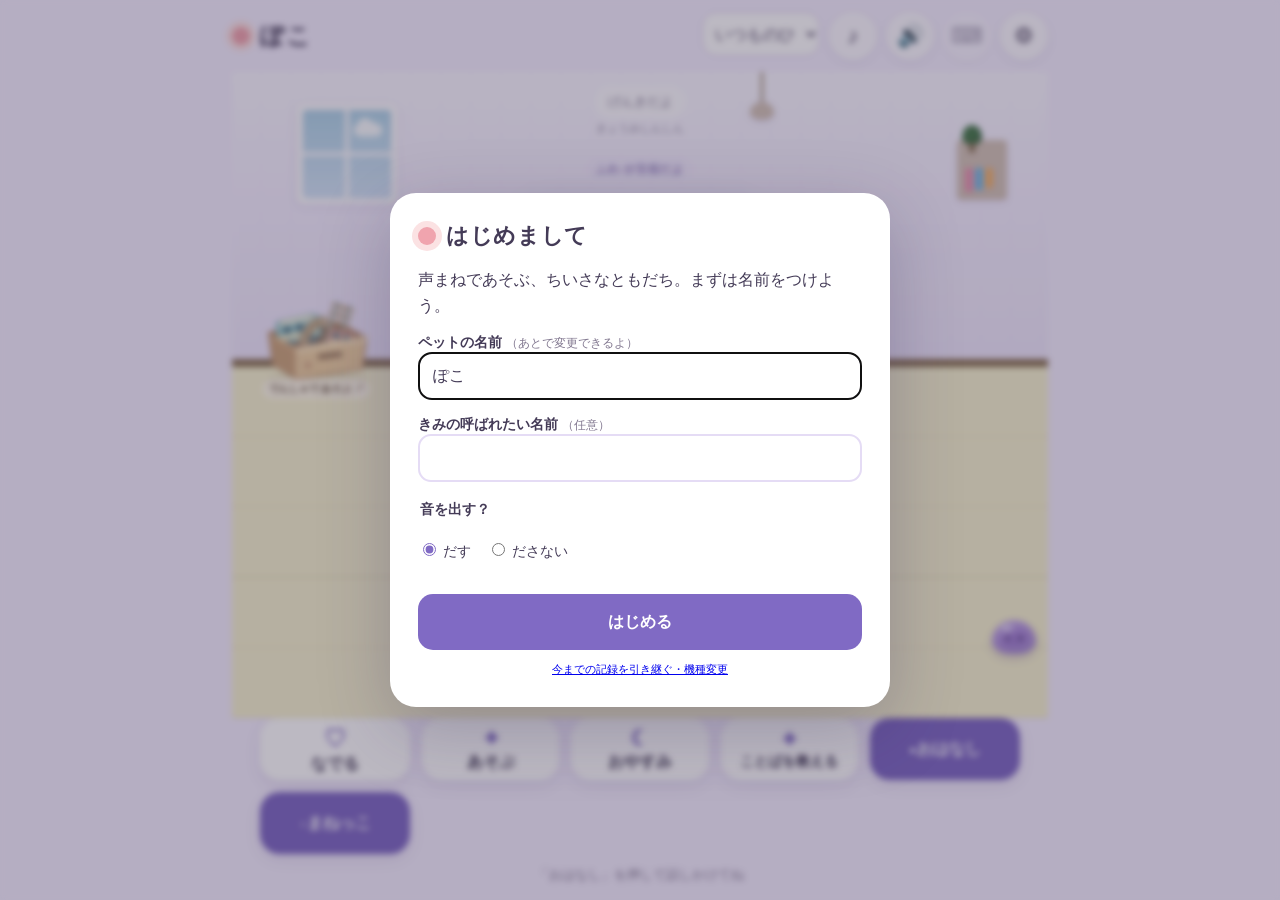
==== index.html @ 22578f78 "リズム演奏に全曲の伴奏モードを追加" ====
<!doctype html>
<html lang="ja">
<head>
  <meta charset="utf-8">
  <meta name="viewport" content="width=device-width,initial-scale=1,viewport-fit=cover">
  <meta name="theme-color" content="#f5efff">
  <meta name="description" content="あなたの声を、ぽこ・ふわがかわいくまねっこ。なでたり、ごはんをあげたりして遊べる、ダウンロード不要の無料ペットゲームです。スマホ・タブレットのブラウザで楽しめます。">
  <link rel="canonical" href="https://pokofuwa.jr-genius.jp/">
  <meta property="og:type" content="website">
  <meta property="og:locale" content="ja_JP">
  <meta property="og:site_name" content="ちいさなともだち">
  <meta property="og:title" content="声まねするペットゲーム｜ちいさなともだち「ぽこ・ふわ」">
  <meta property="og:description" content="ぽこ・ふわと声まねやお世話で遊ぼう。スマホ・タブレットのブラウザで遊べる、ダウンロード不要の無料ペットゲーム。">
  <meta property="og:url" content="https://pokofuwa.jr-genius.jp/">
  <link rel="manifest" href="manifest.webmanifest">
  <link rel="icon" href="icons/poko.svg" type="image/svg+xml">
  <link rel="stylesheet" href="styles.css?v=accompaniment-106">
  <title>声まねするペットゲーム｜ちいさなともだち「ぽこ・ふわ」</title>
  <script type="application/ld+json">{"@context":"https://schema.org","@type":"WebSite","name":"ちいさなともだち","alternateName":"ぽこ・ふわ","url":"https://pokofuwa.jr-genius.jp/","inLanguage":"ja"}</script>
</head>
<body>
  <main id="app" class="app-shell" aria-live="polite">
    <header class="topbar">
      <div class="brand"><span class="brand-dot" aria-hidden="true"></span><span id="pet-name-label">ぽこ</span></div>
      <div class="top-actions">
        <label class="profile-switch"><span class="sr-only">いっしょにいるひと</span><select id="profile-select" aria-label="いっしょにいるひと"></select></label>
        <button id="music-open" class="icon-button" type="button" aria-label="おんがく" aria-pressed="false">♪</button>
        <button id="sound-toggle" class="icon-button" type="button" aria-label="音をオンにする" aria-pressed="true">🔊</button>
        <button id="keyboard-toggle" class="icon-button" type="button" aria-label="文字入力を開く" aria-pressed="false">⌨</button>
        <button id="parent-open" class="icon-button" type="button" aria-label="保護者設定を開く">⚙</button>
      </div>
    </header>

    <section class="pet-stage" aria-label="ペット">
      <div class="room" aria-hidden="true" data-timeofday="day">
        <div class="room-wall">
          <div class="room-window" id="trouble-window" tabindex="0" role="button" aria-label="まど">
            <div class="window-sky"></div>
            <div class="window-frame"></div>
            <div class="window-mullion-vertical"></div>
            <div class="window-mullion-horizontal"></div>
            <div class="window-cloud" aria-hidden="true"></div>
            <div class="window-stars" aria-hidden="true"></div>
            <div class="window-moon" aria-hidden="true"></div>
          </div>
          <div class="room-shelf">
            <div class="shelf-plant" aria-hidden="true"></div>
            <div class="shelf-book book-1" aria-hidden="true"></div>
            <div class="shelf-book book-2" aria-hidden="true"></div>
            <div class="shelf-book book-3" aria-hidden="true"></div>
            <button id="trouble-ball" class="trouble-target" type="button" aria-label="ボール"></button>
          </div>
          <div id="photo-frame-wall" class="room-photo-frame" hidden></div>
        </div>
        <div class="room-floor">
          <div class="floor-baseboard"></div>
          <div class="floor-planks">
            <div class="floor-plank" aria-hidden="true"></div>
            <div class="floor-plank" aria-hidden="true"></div>
            <div class="floor-plank" aria-hidden="true"></div>
            <div class="floor-plank" aria-hidden="true"></div>
            <div class="floor-plank" aria-hidden="true"></div>
          </div>
          <div class="room-rug"></div>
          <button id="trouble-book" class="trouble-target" type="button" aria-label="おちたほん"></button>
          <button id="ritual-bowl" class="ritual-target" type="button" aria-label="ごはんのうつわ"></button>
          <div id="ritual-menu" class="ritual-menu"><button class="ritual-food" data-food="apple" type="button" aria-label="りんご">🍎</button><button class="ritual-food" data-food="onigiri" type="button" aria-label="おにぎり">🍙</button></div>
        </div>
        <div class="room-light" aria-hidden="true">
          <div class="light-cord"></div>
          <div class="light-shade"></div>
          <div class="light-glow"></div>
        </div>
      </div>
      <a id="train-toybox" class="train-toybox" href="https://junior-g-rail.j-kato.chatgpt.site/play/" target="_blank" rel="noopener noreferrer" aria-label="でんしゃのおもちゃで あそぶ（べつのタブでひらきます）" title="でんしゃで あそぶ">
        <svg viewBox="0 0 180 150" aria-hidden="true" focusable="false">
          <ellipse cx="91" cy="135" rx="75" ry="10" fill="#79694e" opacity=".13"/>
          <path d="m19 65 104-15 43 23-105 20z" fill="#bc9674" stroke="#b38b69" stroke-width="2" stroke-linejoin="round"/>
          <path d="m24 67 98-12 36 19-98 14z" fill="#94735e"/>
          <g transform="translate(101 19) rotate(17 17 40)" stroke-linecap="round">
            <path d="M5 7h29M5 19h29M5 31h29M5 43h29M5 55h29M5 67h29" stroke="#c2a782" stroke-width="6"/>
            <path d="M10 2v74M29 2v74" stroke="#8e9d9b" stroke-width="4"/>
            <path d="M11 2v74M30 2v74" stroke="#dbe4dc" stroke-width="1.5"/>
          </g>
          <g transform="translate(32 35) rotate(-12 29 28)">
            <rect x="0" y="8" width="65" height="36" rx="9" fill="#aad6d4" stroke="#689fa6" stroke-width="2"/>
            <path d="M4 34h57" stroke="#f3ebc7" stroke-width="7"/>
            <path d="M8 8h43q9 0 10 8H6" fill="#eef0db"/>
            <rect x="9" y="18" width="13" height="11" rx="3" fill="#547e8e"/><rect x="28" y="18" width="13" height="11" rx="3" fill="#547e8e"/><path d="M47 18h8l3 11H47z" fill="#547e8e"/>
            <circle cx="14" cy="45" r="6" fill="#657b80"/><circle cx="51" cy="45" r="6" fill="#657b80"/><circle cx="14" cy="45" r="2" fill="#d5e0d9"/><circle cx="51" cy="45" r="2" fill="#d5e0d9"/>
          </g>
          <g transform="translate(108 62) rotate(13 17 14)"><rect width="38" height="26" rx="6" fill="#e9b2a0" stroke="#bb8e80" stroke-width="2"/><path d="M4 19h30" stroke="#f9eac4" stroke-width="5"/><rect x="6" y="5" width="10" height="9" rx="2" fill="#638690"/><rect x="22" y="5" width="10" height="9" rx="2" fill="#638690"/></g>
          <path d="M69 82q11-35 36-34" fill="none" stroke="#d3b38b" stroke-width="16"/>
          <path d="M65 80q12-40 40-37M76 83q7-27 29-29" fill="none" stroke="#9aada9" stroke-width="3"/>
          <path d="m72 67 10 5m-4-16 9 7m0-15 7 8" stroke="#aa8c69" stroke-width="3"/>
          <path d="m19 65 42 24v46l-36-21z" fill="#cda77e" stroke="#b38b69" stroke-width="2" stroke-linejoin="round"/>
          <path d="m61 89 105-16-6 47-99 15z" fill="#edd0a3" stroke="#b38b69" stroke-width="2" stroke-linejoin="round"/>
          <path d="m61 89 105-16M61 94l103-16" stroke="#f9e4bf" stroke-width="4" stroke-linecap="round"/>
          <path d="m26 70 35 20v43" fill="none" stroke="#f2d6ad" stroke-width="3"/>
          <path d="m96 102 30-4" stroke="#b49170" stroke-width="8" stroke-linecap="round"/><path d="m96 101 30-4" stroke="#8f735d" stroke-width="4" stroke-linecap="round"/>
          <path d="m29 91 24 13m-22-1 22 12m16 5 19-3m52-8 17-3" stroke="#bf9a72" stroke-width="1.5" opacity=".5" stroke-linecap="round"/>
          <path d="m77 107 2 4 5-1-3 4 2 4-5-1-3 3v-5l-4-2 5-2z" fill="#c59379" opacity=".8"/>
        </svg>
        <span class="train-toybox-label">でんしゃで あそぶ ↗</span>
      </a>
      <div id="ritual-dim" aria-hidden="true"></div>
      <div id="status-pill" class="status-pill">げんきだよ</div>
      <div id="inner-state" class="inner-state" aria-live="polite"></div>
      <p id="companion-moment" class="companion-moment" role="status" aria-live="polite" hidden></p>
      <div id="bubble" class="bubble" role="status">こんにちは。あえたね</div>
      <div id="recognized-text" class="recognized-text" role="status" aria-live="polite" hidden></div>
      <div id="question-candidates" class="question-candidates" role="group" aria-label="答えの候補" hidden></div>
      <div id="two-pet-status" class="two-pet-status" aria-live="polite" hidden></div>
      <div class="pets-row" aria-label="2匹のペット">
        <div class="pet-slot" data-pet-id="pet-1"><p id="pet-1-name" class="pet-name">ぽこ</p><div id="pet-1-bubble" class="pet-bubble" role="status" aria-live="polite" hidden></div><div id="pet" class="pet" data-state="normal" role="img" aria-label="ぽこがこちらを見ている"><div class="pet-shadow" aria-hidden="true"></div><div class="pet-body"><div class="ear ear-left"></div><div class="ear ear-right"></div><div class="face"><div class="eye eye-left"><i></i></div><div class="eye eye-right"><i></i></div><div class="cheek cheek-left"></div><div class="cheek cheek-right"></div><div class="mouth"><i class="cat-open" aria-hidden="true"></i><i class="cat-nose" aria-hidden="true"></i></div></div><div class="belly" aria-hidden="true"></div><div class="paw paw-left" aria-hidden="true"></div><div class="paw paw-right" aria-hidden="true"></div><i class="trouble-leaf" id="trouble-leaf-1" aria-hidden="true"></i></div></div></div>
        <div id="pet-2-slot" class="pet-slot pet-slot-2" data-pet-id="pet-2" hidden><p id="pet-2-name" class="pet-name">ふわ</p><div id="pet-2-bubble" class="pet-bubble" role="status" aria-live="polite" hidden></div><div id="pet-2" class="pet pet-2" data-state="normal" role="img" aria-label="ふわがこちらを見ている"><div class="pet-shadow" aria-hidden="true"></div><div class="pet-body"><div class="ear ear-left"></div><div class="ear ear-right"></div><div class="face"><div class="eye eye-left"><i></i></div><div class="eye eye-right"><i></i></div><div class="cheek cheek-left"></div><div class="cheek cheek-right"></div><div class="mouth"><i class="cat-open" aria-hidden="true"></i><i class="cat-nose" aria-hidden="true"></i></div></div><div class="belly" aria-hidden="true"></div><div class="paw paw-left" aria-hidden="true"></div><div class="paw paw-right" aria-hidden="true"></div><i class="trouble-leaf" id="trouble-leaf-2" aria-hidden="true"></i></div></div></div>
      </div>
      <div id="newborn-box" class="inline-edit" hidden>
        <label for="newborn-input">なまえを つけてね</label>
        <input id="newborn-input" maxlength="12" autocomplete="off">
        <div class="inline-actions"><button id="newborn-save" class="small-button" type="button">きめた</button></div>
      </div>
      <div id="puni" class="puni" data-front="false" role="img" aria-label="ぷにがふわふわしている" tabindex="0"><div class="puni-body" aria-hidden="true"><i class="puni-shine"></i><i class="puni-eye puni-eye-left"></i><i class="puni-eye puni-eye-right"></i><span class="puni-mouth"></span></div><p class="puni-name" aria-hidden="true">ぷに</p></div>
      <p id="welcome-note" class="welcome-note">さわってみてね</p>
      <p id="today-memory" class="today-memory" hidden></p>
      <p id="week-today" class="today-memory" hidden></p>
      <div id="word-seeds" class="word-seeds" aria-label="ことばのたね" aria-live="polite"></div>
      <section id="voice-record-panel" class="voice-record-panel" hidden aria-live="polite"><p id="voice-record-status">ことばの声も覚えられるよ</p><button id="voice-record-button" class="small-button" type="button">このことばの声も覚える（2秒）</button></section>
    </section>

    <section id="main-controls" class="controls" aria-label="お世話と会話">
      <button class="care-button" data-action="stroke" type="button"><span aria-hidden="true">♡</span>なでる</button>
      <button class="care-button" data-action="play" type="button"><span aria-hidden="true">✦</span>あそぶ</button>
      <button class="care-button" data-action="sleep" type="button"><span aria-hidden="true">☾</span>おやすみ</button>
      <button id="teach-word-button" class="care-button teach-word-button" type="button"><span aria-hidden="true">✦</span>ことばを教える</button>
      <button id="talk-button" class="talk-button" type="button"><span aria-hidden="true">●</span>おはなし</button>
      <button id="echo-button" class="talk-button echo-button" type="button" hidden><span aria-hidden="true">○</span>まねっこ</button>
    </section>
    <section id="echo-session-panel" class="echo-session-panel" hidden aria-live="polite">
      <p>まねっこ あそび</p>
      <p id="echo-session-message">おしたときだけ きくよ</p>
    </section>
    <section id="echo-controls" class="echo-controls" aria-label="まねっこ遊びの操作" hidden>
      <button id="echo-press-button" class="echo-press-button" type="button">🎤 はなす</button>
      <p id="echo-live-status" class="echo-live-status" role="status" aria-live="polite" hidden>● いま きいてるよ</p>
      <button id="echo-stop-button" class="echo-stop-button" type="button">やめる</button>
    </section>
    <section id="text-entry" class="text-entry" hidden>
      <label class="sr-only" for="message-input">ペットへのことば</label>
      <input id="message-input" type="text" maxlength="50" autocomplete="off" placeholder="ことばを入力してね">
      <button id="send-button" class="send-button" type="button">送る</button>
    </section>
    <p id="input-hint" class="input-hint">「おはなし」を押して話しかけてね</p>
  </main>

  <dialog id="setup-dialog" class="dialog setup-dialog">
    <form id="setup-form" method="dialog">
      <div class="dialog-head"><span class="brand-dot" aria-hidden="true"></span><h1>はじめまして</h1></div>
      <p>声まねであそぶ、ちいさなともだち。まずは名前をつけよう。</p>
      <label for="setup-pet-name">ペットの名前 <span class="optional">（あとで変更できるよ）</span></label>
      <input id="setup-pet-name" maxlength="12" value="ぽこ" autocomplete="off">
      <label for="setup-child-name">きみの呼ばれたい名前 <span class="optional">（任意）</span></label>
      <input id="setup-child-name" maxlength="12" autocomplete="off">
      <fieldset><legend>音を出す？</legend><label class="choice"><input name="setup-sound" type="radio" value="on" checked> だす</label><label class="choice"><input name="setup-sound" type="radio" value="off"> ださない</label></fieldset>
      <button class="primary-button" type="submit">はじめる</button>
      <p class="version-note"><a href="transfer.html">今までの記録を引き継ぐ・機種変更</a></p>
    </form>
  </dialog>

  <dialog id="play-menu-dialog" class="dialog play-menu-dialog" aria-labelledby="play-menu-title">
    <form method="dialog"><div class="dialog-head"><h2 id="play-menu-title">あそびをえらぶ</h2><button id="play-menu-close" class="close-button" value="close" aria-label="閉じる">×</button></div><div class="play-cards"><button id="play-light-button" class="play-card" type="button"><strong>ぷにをつかまえる</strong><span>ぷにをタップする遊び</span></button><button id="play-echo-button" class="play-card" type="button"><strong>まねっこ</strong><span>ことばを、その場でまねする遊び</span></button><button id="play-photo-button" class="play-card" type="button" hidden><strong>しゃしんたて</strong><span>とったしゃしんを、かべにかざる遊び</span></button><button id="play-radio-button" class="play-card" type="button" hidden><strong>ろくおん</strong><span>じぶんの こえや えんそうを のこして きく遊び</span></button></div></form>
  </dialog>
  <dialog id="echo-pet-dialog" class="dialog play-menu-dialog" aria-labelledby="echo-pet-title">
    <form method="dialog"><div class="dialog-head"><h2 id="echo-pet-title">まねする子をえらぶ</h2><button id="echo-pet-back" class="close-button" type="button" aria-label="あそび選びへ戻る">‹</button></div><p id="echo-pet-note" class="memory-summary"></p><div class="play-cards"><button id="echo-pet-1-button" class="play-card pink-card" type="button"><strong id="echo-pet-1-name">ピンク</strong><span>たかくて はやい こえ</span></button><button id="echo-pet-2-button" class="play-card blue-card" type="button"><strong id="echo-pet-2-name">青</strong><span>ひくくて ゆっくりな こえ</span></button><button id="echo-pet-both-button" class="play-card" type="button"><strong id="echo-pet-both-name">2ひきで</strong><span>こうたいで まねっこ</span></button></div></form>
  </dialog>

  <dialog id="radio-dialog" class="dialog radio-dialog" aria-labelledby="radio-title">
    <form method="dialog">
      <div class="dialog-head"><h2 id="radio-title">ラジカセくん</h2><button id="radio-close" class="close-button" value="close" aria-label="閉じる">×</button></div>
      <div class="radio-body">
        <div id="radio-face" class="radio-face" role="img" aria-label="ラジカセくん"></div>
        <p id="radio-wait" class="radio-wait" aria-hidden="true">⏳</p>
        <div id="radio-timer" class="radio-timer" hidden>
          <svg class="radio-timer-ring" viewBox="0 0 64 64" aria-hidden="true"><circle class="radio-timer-track" cx="32" cy="32" r="26"></circle><circle id="radio-timer-arc" class="radio-timer-arc" cx="32" cy="32" r="26"></circle></svg>
          <p id="radio-remaining" class="radio-remaining">30</p>
        </div>
        <p id="radio-message" class="memory-summary" role="status" aria-live="polite">ろくおんしてあそんでね</p>
        <button id="radio-record-button" class="radio-record-button" type="button" aria-label="ろくおん">●</button>
        <div class="radio-plays">
          <button id="radio-play-normal" class="small-button radio-play-button" type="button" disabled aria-label="ふつうの こえ"><span class="radio-play-art" aria-hidden="true"></span><span class="radio-play-caption">ふつう</span></button>
          <button id="radio-play-poko" class="small-button radio-play-button" type="button" disabled aria-label="ぽこの こえ"><span class="mini-pet-wrap" aria-hidden="true"><div class="pet mini-pet" id="radio-poko-face" data-state="normal"><div class="pet-body"><div class="ear ear-left"></div><div class="ear ear-right"></div><div class="face"><div class="eye eye-left"><i></i></div><div class="eye eye-right"><i></i></div><div class="cheek cheek-left"></div><div class="cheek cheek-right"></div><div class="mouth"><i class="cat-open"></i><i class="cat-nose"></i></div></div><div class="belly"></div><div class="paw paw-left"></div><div class="paw paw-right"></div></div></div></span><span class="radio-play-caption">ぽこ</span></button>
          <button id="radio-play-fuwa" class="small-button radio-play-button" type="button" disabled aria-label="ふわの こえ"><span class="mini-pet-wrap" aria-hidden="true"><div class="pet mini-pet pet-2" id="radio-fuwa-face" data-state="normal"><div class="pet-body"><div class="ear ear-left"></div><div class="ear ear-right"></div><div class="face"><div class="eye eye-left"><i></i></div><div class="eye eye-right"><i></i></div><div class="cheek cheek-left"></div><div class="cheek cheek-right"></div><div class="mouth"><i class="cat-open"></i><i class="cat-nose"></i></div></div><div class="belly"></div><div class="paw paw-left"></div><div class="paw paw-right"></div></div></div></span><span class="radio-play-caption">ふわ</span></button>
        </div>
      </div>
    </form>
  </dialog>

  <!-- おんがく（v1：きく／v2：おぼえる）。きくのカードは既存のまま。 -->
  <dialog id="music-dialog" class="dialog music-dialog" aria-labelledby="music-title">
    <form method="dialog">
      <div class="dialog-head"><h2 id="music-title">おんがく</h2><div class="music-record-tools"><button id="music-record-button" class="music-record-button" type="button" disabled>● ラジカセに ろくおん</button></div><button id="music-close" class="close-button" value="close" aria-label="閉じる">×</button></div>
      <div class="music-mode-tabs" role="tablist" aria-label="おんがくのあそびかた"><button id="music-rhythm-mode" class="music-mode-tab" type="button" role="tab" aria-selected="true">リズム</button><button id="music-listen-mode" class="music-mode-tab" type="button" role="tab" aria-selected="false">きく</button><button id="music-learn-mode" class="music-mode-tab" type="button" role="tab" aria-selected="false">おぼえる</button></div>
      <div class="music-record-status-row"><p id="music-record-message" class="music-record-status" role="status" aria-live="polite">30秒まで。前のろくおんと入れかわるよ</p><span id="music-record-remaining" class="music-record-remaining" hidden></span></div>
      <section id="music-learn-panel" aria-label="おぼえる" hidden><p class="music-mute-hint music-learning-mute-hint" aria-hidden="true">🔇 音がオフだよ</p><div id="music-learning-root"></div></section>
      <section id="music-listen-panel" aria-label="きく" hidden><div id="music-cards" class="music-cards" aria-label="曲をえらぶ"></div><p id="music-mute-hint" class="music-mute-hint" aria-hidden="true">🔇</p><button id="music-stop" class="music-stop" type="button" aria-label="とめる">■</button></section>
      <section id="music-rhythm-panel" aria-label="リズム"><div id="music-rhythm-root"></div><div class="music-auto-video-bar"><label><input id="music-auto-video" type="checkbox" checked> 自動録画</label><p id="music-video-status" role="status">高得点の2件を自動更新。声やカメラは録りません</p><button id="music-videos-open" class="small-button" type="button">ベスト動画を見る</button></div></section>
    </form>
  </dialog>



  <dialog id="music-videos-dialog" class="dialog music-videos-dialog" aria-labelledby="music-videos-title">
    <form method="dialog"><div class="dialog-head"><h2 id="music-videos-title">ベスト動画</h2><button class="close-button" value="close" aria-label="動画一覧を閉じる">×</button></div></form>
    <p class="music-video-description">全曲共通の上位2件。同点は新しい演奏に入れかわるよ。気に入ったら「動画を保存」で端末に残してね。</p>
    <div id="music-videos-list"></div>
    <p class="music-video-description">このブラウザだけに保存しています。機種変更の前は動画を別に保存してね。引き継ぎファイルには入りません。</p>
  </dialog>

  <dialog id="mic-gate" class="mic-gate" aria-labelledby="mic-gate-title">
    <p id="mic-gate-title" class="sr-only">マイクの許可</p>
    <div class="mic-gate-inner mic-gate-ask">
      <div class="mic-gate-art" aria-hidden="true">
        <span class="mic-gate-radio-art"></span>
        <span class="mini-pet-wrap"><div class="pet mini-pet" id="mic-gate-pet" data-state="normal"><div class="pet-body"><div class="ear ear-left"></div><div class="ear ear-right"></div><div class="face"><div class="eye eye-left"><i></i></div><div class="eye eye-right"><i></i></div><div class="cheek cheek-left"></div><div class="cheek cheek-right"></div><div class="mouth"><i class="cat-open"></i><i class="cat-nose"></i></div></div><div class="belly"></div><div class="paw paw-left"></div><div class="paw paw-right"></div></div></div></span>
      </div>
      <p class="mic-gate-family" aria-hidden="true">👨‍👩‍👧</p>
      <button id="mic-gate-ok" class="mic-gate-ok" type="button" aria-label="おうちのひとと いっしょに おす">👍</button>
      <p class="mic-gate-note">マイクをはじめて使うときは、おうちのひとと いっしょに 👍 を押して、あとの「許可」も おうちのひとがおしてね</p>
    </div>
    <div class="mic-gate-inner mic-gate-denied">
      <p class="mic-gate-denied-art" aria-hidden="true">🎤<span>🚫</span></p>
      <p class="mic-gate-note">マイクがブロックされています。ブラウザの設定 → サイトの設定 → マイク で、このサイトを「許可」にしてください</p>
      <button id="mic-gate-close" class="small-button mic-gate-close" type="button">とじる</button>
    </div>
  </dialog>

  <dialog id="photo-view-dialog" class="dialog photo-view-dialog" aria-labelledby="photo-view-title">
    <form method="dialog">
      <div class="dialog-head"><h2 id="photo-view-title">しゃしん</h2><button class="close-button" value="close" aria-label="閉じる">×</button></div>
      <div id="photo-view-body" class="photo-view-body"></div>
      <button id="photo-peel" class="danger-button photo-peel" type="button">はがす</button>
    </form>
  </dialog>

  <dialog id="parent-dialog" class="dialog parent-dialog">
    <form method="dialog" class="parent-form">
      <div class="dialog-head"><span class="brand-dot" aria-hidden="true"></span><h2>保護者設定</h2><button class="close-button" value="close" aria-label="閉じる">×</button></div>
      <p class="privacy-note">この試作品はこのブラウザだけで動きます。会話の履歴や映像は保存・送信しません。</p>
      <div class="settings-list">
        <label class="setting-row"><span>音声入力を使う</span><input id="speech-input-toggle" type="checkbox" checked><i class="switch" aria-hidden="true"></i></label>
        <label class="setting-row"><span>音声出力を使う</span><input id="speech-output-toggle" type="checkbox" checked><i class="switch" aria-hidden="true"></i></label>
        <label class="setting-row"><span>音モード</span><select id="sound-mode-select" aria-label="音モード"><option value="auto">自動</option><option value="pet">ペット声だけ</option><option value="text">文字だけ</option></select></label>
        <label class="setting-row"><span>教えた声をこのブラウザに覚える</span><input id="voice-memory-toggle" type="checkbox"><i class="switch" aria-hidden="true"></i></label><p class="memory-summary">おとなと一緒に使う機能。オフにすると録音・再生を止めます。声は「声の記憶だけ消す」から消せます。このブラウザと同じ公開URLだけに保存されます。</p>
        <label class="setting-row"><span>まねっこ遊びを使う</span><input id="echo-mode-toggle" type="checkbox"><i class="switch" aria-hidden="true"></i></label><p class="memory-summary">話した声を最大5秒だけ、その場で高くして返します。保存・送信せず、内容は理解しません。</p>
        <label class="setting-row"><span>困りごとを起こす</span><input id="trouble-toggle" type="checkbox"><i class="switch" aria-hidden="true"></i></label>
        <label class="setting-row"><span>朝と夜の儀式</span><input id="ritual-toggle" type="checkbox" checked><i class="switch" aria-hidden="true"></i></label><p class="memory-summary">きょう：<span id="ritual-today">—</span>／ぜんぶできた日：<span id="ritual-streak">0</span></p>
        <p class="memory-summary">こんしゅうの すきなもの：<span id="meal-pref-favorite">りんご</span>／当たった日 <span id="meal-pref-hits">0</span></p>
        <label class="setting-row"><span>しばらく来ないと すねる</span><input id="sulk-toggle" type="checkbox" checked><i class="switch" aria-hidden="true"></i></label>
        <p class="memory-summary">いまのようす：<span id="sulk-status">ふつう</span></p>
        <div class="setting-row" style="pointer-events:none"><span>助けた回数</span><span style="font-size:13px;color:var(--muted)">きょう <span id="trouble-count-today">0</span>回／これまで <span id="trouble-count-total">0</span>回</span></div>
        <label class="setting-row"><span>助けるとすこしずつ育つ</span><input id="growth-toggle" type="checkbox" checked><i class="switch" aria-hidden="true"></i></label>
        <p class="memory-summary">いまのようす：<span id="growth-stage-label">段階 0/4</span></p>
        <p class="memory-summary">いまのせだい：<span id="generation-label">1代目・あかちゃん</span></p>
        <div class="voice-test"><button id="voice-test-button" class="small-button" type="button">声をテスト</button><p>ポン音→ペット声→いま主役の声</p><p id="voice-test-status" class="voice-test-status" role="status" aria-live="polite">まだテストしていません</p></div>
        <section class="voice-tuning" aria-label="まねっこ声づくり"><h3>まねっこ声づくり</h3><label>調整する子 <select id="tuning-pet-select"><option value="pet-1">ピンク</option><option value="pet-2">青</option></select></label><p>この文を、少しゆっくり言ってください</p><p class="tuning-phrase">こんにちは。きょうも会えて、うれしいな</p><button id="tuning-record-button" class="small-button" type="button" aria-describedby="tuning-status" disabled>録音する（最大6秒）</button><button id="tuning-stop-button" class="danger-button" type="button" hidden>ここで止める</button><p id="tuning-status" class="memory-summary" role="status" aria-live="polite">上の「教えた声をこのブラウザに覚える」をオンにしてください</p><div id="tuning-controls" hidden><label>高さ <output id="tuning-pitch-value">230%</output><input id="tuning-pitch" type="range" min="55" max="350" value="230"></label><label>加工方式 <select id="tuning-timing-mode"><option value="preserve">おすすめ（高さと速さを別々に変える）</option><option value="fast">軽量（高さと速さが連動）</option></select></label><p id="tuning-timing-note">高さと速さを別々に変えます。ゆっくりでも高い声のままです</p><label>速さ <output id="tuning-speed-value">111%</output><input id="tuning-speed" type="range" min="70" max="140" value="111"></label><label>二重声 <output id="tuning-double-value">0%</output><input id="tuning-double" type="range" min="0" max="36" value="0"></label><label>明るさ <output id="tuning-brightness-value">70</output><input id="tuning-brightness" type="range" min="0" max="100" value="70"></label><button id="tuning-play-button" class="small-button" type="button">加工した声を聞く</button><button id="tuning-reset-button" class="small-button" type="button">おすすめに戻す</button></div></section>
        <label class="setting-row"><span>カメラ確認を使う</span><input id="camera-toggle" type="checkbox"><i class="switch" aria-hidden="true"></i></label>
        <label class="setting-row"><span>写真立てを使う</span><input id="photo-frame-toggle" type="checkbox"><i class="switch" aria-hidden="true"></i></label><p class="memory-summary">撮った写真はこの端末にだけ残ります。保存・送信・解析の設定は変わりません。</p>
        <label class="setting-row"><span>ろくおんあそびを使う</span><input id="radio-toggle" type="checkbox"><i class="switch" aria-hidden="true"></i></label><p class="memory-summary">子どもの声や演奏の録音を1つだけ、この端末に残します。30秒まで・外部送信なし・「記憶をすべて消す」で消せます。</p>
      </div>
      <div id="camera-box" class="camera-box" hidden><video id="camera-video" autoplay muted playsinline></video><p id="camera-message">カメラの映像は保存されません。</p><button id="camera-stop" class="small-button" type="button">カメラを止める</button></div>
      <p class="quiet-note">静音時間：20:30〜7:00（自動の音を出しません）</p>
      <div class="voice-test"><button id="voice-clear-button" class="danger-button" type="button">声の記憶だけ消す</button><p>2秒以内・このブラウザと同じ公開URLだけ・いつでも削除できます</p><p id="voice-memory-status" class="voice-test-status" role="status" aria-live="polite">声の記憶 0/20件</p></div>
      <div class="voice-test"><button id="photo-clear-button" class="danger-button" type="button">写真をぜんぶ消す</button><p>かべのしゃしんをぜんぶ消します。この端末の中だけ・いつでも消せます</p><p id="photo-count" class="voice-test-status" role="status" aria-live="polite">写真 0/6枚</p></div>
      <h3>いまの様子</h3>
      <div class="stats" aria-label="ペットの状態"><div><strong id="bond-value">10</strong><span>なかよし</span></div><div><strong id="energy-value">80</strong><span>げんき</span></div><div><strong id="mood-value">70</strong><span>きぶん</span></div></div><p id="bond-stage-label" class="memory-summary">はじめまして</p>
      <h3>今日の回数</h3><p id="daily-summary" class="memory-summary">会話 0・タッチ 0・遊び 0</p>
      <h3>性格の傾向</h3><p id="trait-summary" class="memory-summary">遊び好き</p>
      <h3>覚えていること</h3><p id="memory-summary" class="memory-summary">まだないよ</p>
      <h3>家族プロフィール</h3><div id="profile-list" class="profile-list" aria-live="polite"></div>
      <div class="inline-edit profile-add"><label for="profile-add-input">呼び名（8文字まで）</label><input id="profile-add-input" maxlength="8" autocomplete="off"><button id="profile-add" class="small-button" type="button">追加</button></div>
      <h3>覚えたことば</h3><div id="learned-words" class="learned-words" aria-live="polite"><p class="memory-summary">まだないよ</p></div>
      <div class="parent-actions"><button id="edit-name" class="small-button" type="button">名前を変更</button><button id="forget-button" class="danger-button" type="button">記憶をすべて消す</button></div>
      <div id="name-edit-box" class="inline-edit" hidden>
        <label for="name-edit-input">新しいペットの名前</label>
        <input id="name-edit-input" maxlength="12" autocomplete="off">
        <div class="inline-actions"><button id="name-save" class="small-button" type="button">保存</button><button id="name-cancel" class="small-button" type="button">キャンセル</button></div>
      </div>
      <div id="forget-confirm-box" class="inline-confirm" hidden>
        <p>名前や好きなものを、ぜんぶ忘れて初期状態に戻しますか？</p>
        <div class="inline-actions"><button id="forget-cancel" class="small-button" type="button">消さない</button><button id="forget-confirm" class="danger-button" type="button">本当に消す</button></div>
      </div>
      <div id="voice-clear-confirm-box" class="inline-confirm" hidden><p>声の記憶だけを、ぜんぶ消しますか？</p><div class="inline-actions"><button id="voice-clear-cancel" class="small-button" type="button">やめる</button><button id="voice-clear-confirm" class="danger-button" type="button">本当に消す</button></div></div>
      <div id="photo-clear-confirm-box" class="inline-confirm" hidden><p>かべの写真を、ぜんぶ消しますか？</p><div class="inline-actions"><button id="photo-clear-cancel" class="small-button" type="button">やめる</button><button id="photo-clear-confirm" class="danger-button" type="button">本当に消す</button></div></div>
      <p class="version-note">ちいさなともだち「ぽこ・ふわ」</p>
      <p id="old-address" hidden>新しい住所は <a href="https://pokofuwa.jr-genius.jp/">pokofuwa.jr-genius.jp</a> です。今までの記録は「引っ越し・機種変更」で保存してから、新しい住所で読み込めます。</p>
      <p><a href="transfer.html">引っ越し・機種変更（記録・声・写真を保存）</a></p>
      <details class="music-credits"><summary>このゲームについて</summary><p>ぽこ・ふわがあなたの声をまねする、無料のペットゲームです。なでる、ごはん、声まね、音楽の遊びを楽しめます。スマホ・タブレットのブラウザで、ダウンロードや会員登録なしで遊べます。</p><p>声まねにはマイクの許可が必要です。育てた記録や保存した録音・写真は、この端末のブラウザに保存されます。</p></details>
      <details class="music-credits"><summary>音楽の参考資料</summary><p>ちょうちょう：<a href="https://pianojuku.info/free-sheet-chouchou/" target="_blank" rel="noopener noreferrer">ピアノ塾</a><br>むすんでひらいて：<a href="https://kodomomusiq.com/score04-musunde/" target="_blank" rel="noopener noreferrer">こどもMusiQ♪</a></p><p>ロンドンばし：<a href="https://pianojuku.info/free-sheet-rondonbashi/" target="_blank" rel="noopener noreferrer">ピアノ塾</a>のハ長調版主旋律。メヌエット：<a href="https://www.mutopiaproject.org/cgibin/piece-info.cgi?id=75" target="_blank" rel="noopener noreferrer">Mutopia 75 / Allen Garvin</a>（Public Domain）。右手主旋律を各節1回、装飾音なしで演奏します。</p><p>アメイジング・グレイス：<a href="https://www.mutopiaproject.org/ftp/Traditional/amazing-mutopia/amazing-mutopia-a4.pdf" target="_blank" rel="noopener noreferrer">Breizh Partitions / Mutopia 1832</a>をもとに、装飾を省いて低い音域にした練習版です。本曲の派生音符データと音源は<a href="https://creativecommons.org/licenses/by-sa/3.0/" target="_blank" rel="noopener noreferrer">CC BY-SA 3.0</a>で提供します。</p><p>「伴奏あり」では、原曲の伴奏声部、または練習用に独自に付けた低音と和音を鳴らします。きらきら星・かっこう・ちょうちょう・よろこびのうた・むすんでひらいて・ロンドンばし・メヌエットの追加伴奏はCC0、グレイスの追加伴奏は上記CC BY-SA 3.0で提供します。メヌエットの伴奏は原譜の左手を再現したものではありません。</p><p>主旋律をもとに、練習用のピアノ音源を制作しています。学校の特定教材と同一の版とは限りません。</p></details>
    </form>
  </dialog>

  <section id="game-panel" class="game-panel" hidden aria-label="ぷにをつかまえる">
    <div class="game-card">
      <div class="game-head"><h2 id="game-title">ぷにをつかまえる</h2><span id="game-time">15</span></div>
      <p id="game-status" role="status" aria-live="polite">ぷにをおしてね</p>
      <div id="game-board" class="game-board"><button id="game-target" class="game-target" type="button" aria-label="ぷにをつかまえる"><span class="puni-body"><span class="puni-shine"></span><span class="puni-eye puni-eye-left"></span><span class="puni-eye puni-eye-right"></span></span></button></div>
      <div class="game-foot"><strong>つかまえた <span id="game-score">0</span></strong><button id="game-end" class="small-button" type="button">おわる</button></div>
    </div>
  </section>

  <section id="photo-session" class="photo-session" hidden aria-label="しゃしんをとる">
    <div class="photo-card">
      <div class="photo-head"><h2>しゃしんをとる</h2><button id="photo-cancel" class="close-button" type="button" aria-label="やめる">×</button></div>
      <p id="photo-message" role="status" aria-live="polite">うつしたいものを うつしてね</p>
      <div id="photo-view-slot" class="photo-view-slot"><video id="photo-video" autoplay muted playsinline></video></div>
      <div class="photo-actions"><button id="photo-capture" class="primary-button" type="button">● うつす</button><button id="photo-retry" class="small-button" type="button" hidden>とりなおす</button><button id="photo-keep" class="primary-button photo-keep" type="button" hidden>かざる</button></div>
    </div>
  </section>

  <div id="toast" class="toast" role="status" aria-live="polite"></div>
  <script src="brain.js?v=101" defer></script>
  <script src="room-background.js?v=101" defer></script>
  <script src="pet-life.js?v=101" defer></script>
  <script src="story-engine.js?v=101" defer></script>
  <script src="week-engine.js?v=101" defer></script>
  <script src="voice-memory.js?v=101" defer></script>
  <script src="photo-frame.js?v=101" defer></script>
  <script src="radio-recorder.js?v=101" defer></script>
    <script src="music-audio-bus.js?v=101" defer></script>
    <script src="music-recording.js?v=101" defer></script>
    <script src="music-score-data.js?v=songs-105" defer></script>
    <script src="music-player.js?v=songs-105" defer></script>
    <script src="music-tablet.js?v=songs-105" defer></script>
    <script src="music-instruments.js?v=instruments-102" defer></script>
    <script src="music-learning.js?v=instruments-102" defer></script>
    <script src="music-accompaniment-data.js?v=accompaniment-106" defer></script>
    <script src="music-accompaniment.js?v=accompaniment-106" defer></script>
    <script src="music-rhythm.js?v=accompaniment-106" defer></script>
    <script src="companion-scenes.js?v=101" defer></script>
    <script src="companion-director.js?v=101" defer></script>
    <script src="activity-lock.js?v=101" defer></script>
    <script src="pet-presentations.js?v=101" defer></script>
    <script src="echo-relay.js?v=101" defer></script>
    <script src="pet-speech.js?v=101" defer></script>
    <script src="two-pet-scenes.js?v=101" defer></script>
    <script src="two-pet-director.js?v=101" defer></script>
    <script src="speech-arbiter.js?v=101" defer></script>
    <script src="trouble-engine.js?v=101" defer></script>
    <script src="ritual-engine.js?v=101" defer></script>
    <script src="sulk-engine.js?v=101" defer></script>
    <script src="growth-engine.js?v=101" defer></script>
    <script src="generation-engine.js?v=growth-104" defer></script>
    <script src="music-video.js?v=video-103" defer></script>
    <script src="app.js?v=accompaniment-106" defer></script>
</body>
</html>
---- styles.css ----
:root { color-scheme: light; --ink:#443b57; --muted:#827890; --lavender:#f5efff; --purple:#806ac4; --purple-dark:#614ba0; --mint:#dff6ed; --peach:#ffe5d6; --white:#fff; --shadow:0 10px 34px rgba(80,60,120,.13); font-family: -apple-system,BlinkMacSystemFont,"Segoe UI","Noto Sans JP",sans-serif; }
.music-auto-video-bar{display:flex;align-items:center;gap:10px;flex-wrap:wrap;border-top:1px solid #eee7f5;margin-top:8px;padding-top:8px;font-size:12px;color:var(--muted)}
.music-auto-video-bar label{display:flex;align-items:center;gap:5px;margin:0;min-height:44px;white-space:nowrap}
.music-auto-video-bar input{width:19px;height:19px;accent-color:var(--purple)}
.music-auto-video-bar p{flex:1;min-width:160px;margin:0;line-height:1.5}
.music-auto-video-bar [data-recording="true"]{color:#b64472}
.music-auto-video-bar .small-button{min-height:44px;font-size:13px;white-space:nowrap}
.dialog.music-videos-dialog{width:calc(100% - 24px);max-width:860px;max-height:90dvh;overflow:auto;padding:20px;box-sizing:border-box}
.dialog.music-videos-dialog>form{padding:0;margin:0}
.music-videos-dialog .dialog-head{gap:12px;padding:0;margin:0 0 12px}
.music-video-description{font-size:13px;line-height:1.7;color:var(--muted);margin:10px 0 16px}
#music-videos-list{display:grid;grid-template-columns:repeat(2,minmax(0,1fr));gap:16px}
.music-video-card{min-width:0;border:1px solid #e8e0f2;border-radius:16px;padding:14px;background:#faf8fe}
.music-video-card h3{font-size:17px;margin:0 0 7px;overflow-wrap:anywhere}
.music-video-meta{font-size:12px;color:var(--muted);line-height:1.6;margin:0 0 10px}
.music-video-card video{display:block;width:100%;aspect-ratio:16/9;background:#f7f3fc;border-radius:9px}
.music-video-actions{display:flex;gap:8px;flex-wrap:wrap;margin-top:12px}
.music-video-actions a{display:inline-flex;align-items:center;justify-content:center;min-height:44px;text-decoration:none;box-sizing:border-box}
.music-video-actions button,.music-video-confirm button{min-height:44px}
.music-video-notice,.music-video-confirm p,.music-video-empty{font-size:13px;line-height:1.6}
.music-video-confirm button{margin:4px}
@media(max-width:600px){#music-videos-list{grid-template-columns:1fr}.dialog.music-videos-dialog{padding:14px}.music-auto-video-bar{gap:6px}.music-auto-video-bar p{order:3;flex-basis:100%}}
.music-rhythm-picker label.music-instrument-label,.music-learning-picker label.music-instrument-label{display:flex;align-items:center;gap:5px;flex:0 0 auto;margin:0;color:var(--muted);font-size:12px;white-space:nowrap}
.music-rhythm-picker select.music-instrument,.music-learning-picker select.music-instrument{width:122px;flex:0 0 122px;font-size:14px}
@media(max-width:520px){#music-rhythm-track,#music-learning-track{flex:1 0 100%;width:100%}}
.train-toybox{position:absolute;left:3%;bottom:calc(55.5556% - 30px);width:clamp(80px,16%,120px);z-index:0;display:block;text-decoration:none;touch-action:manipulation;border-radius:15px;-webkit-tap-highlight-color:transparent;}
.train-toybox svg{display:block;width:100%;height:auto;transition:transform .18s ease;}
.train-toybox:hover svg,.train-toybox:focus-visible svg{transform:translateY(-3px) rotate(-2deg);}
.train-toybox:focus-visible{outline:3px solid #806ac4;outline-offset:4px;}
.train-toybox-label{position:absolute;left:50%;bottom:-10px;transform:translateX(-50%);white-space:nowrap;font-size:10px;font-weight:600;color:#65523e;background:#fff9e9e8;padding:3px 6px;border-radius:10px;}
.pet-stage[data-timeofday="night"] .train-toybox svg{filter:brightness(.84) saturate(.8);}
@media(max-width:480px){.train-toybox{left:calc(50% - 40px);bottom:calc(55.5556% - 22px);width:80px;}.pet-stage[data-timeofday="night"] .train-toybox{left:0;}.train-toybox-label{font-size:8px;left:0;transform:none;}}
@media(max-width:360px){.topbar .top-actions{gap:4px;}.topbar .profile-switch select{width:74px;max-width:74px;padding:0 3px;}}
@media(prefers-reduced-motion:reduce){.train-toybox svg{transition:none;}.train-toybox:hover svg,.train-toybox:focus-visible svg{transform:none;}}
* { box-sizing:border-box; }
[hidden] { display:none !important; }
.voice-test { display:grid; grid-template-columns:auto 1fr; gap:4px 10px; align-items:center; padding:12px 0; border-bottom:1px solid #eee8f8; }
.voice-test p { margin:0; font-size:12px; color:var(--muted); }
.voice-test-status { grid-column:1/-1; color:var(--purple) !important; }
.quiet-note { margin:10px 0; color:var(--muted); font-size:12px; }
.setting-row select { min-height:44px; max-width:150px; border:1px solid #ded4f1; border-radius:10px; padding:0 8px; color:var(--ink); background:#fff; }
.game-panel { position:fixed; inset:0; z-index:10; display:grid; place-items:center; padding:15px; background:rgba(35,25,55,.35); }
.game-panel[hidden] { display:none !important; }
.game-card { width:min(100%,520px); padding:22px; border-radius:25px; background:#fff; color:var(--ink); box-shadow:0 20px 70px rgba(45,30,80,.3); }
.game-head,.game-foot { display:flex; align-items:center; justify-content:space-between; gap:10px; }.game-head h2{margin:0;font-size:20px}.game-head span{min-width:44px;min-height:44px;display:grid;place-items:center;border-radius:50%;background:#f7f3ff;color:var(--purple);font-weight:700}.game-card>p{text-align:center;color:var(--muted);margin:10px 0}.game-board{position:relative;min-height:260px;margin:10px 0;border-radius:20px;background:linear-gradient(145deg,#f7f2ff,#eafaf5);overflow:hidden}.game-target{position:absolute;width:64px;height:64px;min-width:64px;min-height:64px;border:0;border-radius:50%;background:transparent;padding:0;box-shadow:none;transition:left .2s,top .2s}.game-target .puni-body{display:block}.game-target[data-melt="true"] .puni-body{animation:none;transform:scale(1.4,.35);transition:transform .6s ease}.game-target[data-melt="true"] .puni-eye{height:2px}.game-target:not([data-melt="true"]) .puni-body{transition:transform .25s ease}@media (prefers-reduced-motion:reduce){.game-target[data-melt="true"] .puni-body{transition:none}}.game-foot strong{font-size:15px}.game-foot strong span{color:var(--purple);font-size:24px}.game-foot .small-button{min-width:100px}
html, body { margin:0; min-height:100%; background:var(--lavender); color:var(--ink); }
body { min-height:100svh; overscroll-behavior:none; }
button,input { font:inherit; }
button { cursor:pointer; -webkit-tap-highlight-color:transparent; touch-action:manipulation; }
.app-shell { width:min(100%,900px); min-height:100svh; margin:0 auto; display:grid; grid-template-columns:minmax(0,1fr); grid-template-rows:auto 1fr auto auto; padding:env(safe-area-inset-top) clamp(16px,4vw,42px) max(14px,env(safe-area-inset-bottom)); }
.topbar { display:flex; align-items:center; justify-content:space-between; min-height:72px; }
.brand,.dialog-head { display:flex; align-items:center; gap:10px; font-weight:700; letter-spacing:.04em; }
.brand { flex:0 0 auto; white-space:nowrap; font-size:clamp(18px,3vw,24px); }
.brand-dot { width:18px; height:18px; display:inline-block; border-radius:50%; background:#f0a4ae; box-shadow:0 0 0 6px #fbe2e3; }
.top-actions { display:flex; gap:9px; }
.icon-button { border:0; min-width:48px; min-height:48px; border-radius:50%; color:var(--ink); background:rgba(255,255,255,.7); box-shadow:0 3px 10px rgba(60,45,100,.08); font-size:22px; }
.icon-button[aria-pressed="false"] { opacity:.45; }
.pet-stage { position:relative; overflow-x:clip; min-height:390px; display:flex; flex-direction:column; align-items:center; justify-content:center; isolation:isolate; }
.status-pill { position:absolute; top:14px; border-radius:99px; background:rgba(255,255,255,.7); color:var(--muted); padding:7px 14px; font-size:13px; }
.inner-state{position:absolute;top:49px;color:var(--muted);font-size:11px;opacity:.85}
.companion-moment{position:absolute;top:68px;max-width:min(82%,340px);margin:0;padding:5px 10px;border-radius:99px;background:rgba(255,255,255,.82);color:var(--purple-dark);font-size:12px;text-align:center;box-shadow:0 2px 8px rgba(80,60,120,.08)}
.bubble { max-width:min(80%,360px); min-height:42px; margin-bottom:18px; padding:11px 18px; border-radius:22px; color:var(--ink); background:#fff; box-shadow:var(--shadow); font-size:clamp(16px,2.7vw,20px); text-align:center; transition:transform .25s, opacity .25s; }
.bubble::after { content:""; display:block; position:absolute; margin:8px 0 0 13px; border:8px solid transparent; border-top-color:#fff; }
.recognized-text { max-width:min(88%,420px); min-height:20px; margin:-10px 0 8px; color:var(--muted); font-size:12px; text-align:center; }
.question-candidates { display:grid; grid-template-columns:repeat(2,minmax(110px,1fr)); gap:8px; width:min(92%,430px); margin:-8px 0 12px; }
.question-candidates button { min-height:52px; border:2px solid #ded4f1; border-radius:15px; padding:8px 12px; background:#fff; color:var(--ink); font-weight:700; box-shadow:0 3px 9px rgba(80,60,120,.08); }
.question-candidates button:active,.question-candidates button:focus-visible { border-color:var(--purple); background:#f7f3ff; outline:3px solid rgba(128,106,196,.2); }
.pet { width:230px; height:260px; position:relative; animation:float-pink 8.7s ease-in-out infinite; user-select:none; touch-action:none; }
.pets-row{display:flex;align-items:flex-end;justify-content:center;gap:clamp(0px,2vw,28px);width:min(96%,620px);min-height:346px;padding-top:36px;overflow:visible}.pet-slot{position:relative;display:flex;flex-direction:column;align-items:center;min-width:0;--pet-base:1;--depth-scale:1;--depth-lift:0px;--depth-shift:0px;--extra-rotate:0deg;transform:translate(var(--depth-shift),var(--depth-lift)) scale(calc(var(--pet-base) * var(--depth-scale))) rotate(var(--extra-rotate));transform-origin:bottom center;transition:transform .4s ease,filter .4s ease}.pet-slot-2{--pet-base:1.12}.pet-slot.is-active-pet{order:-1;z-index:1}.pet-slot[data-depth="near"]{--depth-scale:1.24;--depth-lift:0px;z-index:30}.pet-slot[data-depth="mid"]{--depth-scale:.90;--depth-lift:-50px;z-index:20;filter:brightness(.94) saturate(.92)}.pet-slot[data-depth="far"]{--depth-scale:.70;--depth-lift:-84px;z-index:10;filter:brightness(.86) saturate(.72) blur(.6px)}.pet-name{margin:0 0 -5px;font-size:13px;font-weight:700;color:var(--purple-dark)}.pet-slot[data-pet-id="pet-1"] .pet-name{color:#a64169}.pet-slot[data-pet-id="pet-2"] .pet-name{color:#2f6f9e}.pet-bubble{position:absolute;z-index:2;top:-43px;max-width:160px;min-height:28px;padding:7px 10px;border-radius:16px;background:#fff;box-shadow:var(--shadow);font-size:12px;text-align:center}.pet-bubble::after{content:"";position:absolute;bottom:-10px;left:50%;border:6px solid transparent;border-top-color:#fff}.two-pet-status{position:absolute;top:84px;max-width:90%;padding:5px 10px;border-radius:99px;background:#f5efff;color:var(--purple-dark);font-size:12px;text-align:center}.pet[data-state="watching"] .eye{transform:translateY(-3px)}.pet[data-state="ear-react"] .ear{animation:wobble .38s ease-in-out 3}.pet[data-state="body-react"]{animation:copy-think .42s ease-in-out 3}
.pet[data-state="reply-wait-quick"]{animation:quick-wait .2s ease-in-out 2}.pet-2[data-state="reply-wait-slow"] .eye{animation:reply-blink .5s ease-in-out 1}.pet-2[data-state="reply-wait-slow"] .ear{animation:wobble .58s .12s ease-in-out 1}
.pet-shadow { position:absolute; bottom:4px; left:20px; right:20px; height:24px; border-radius:50%; background:rgba(81,62,113,.12); filter:blur(5px); }
.pet-body { position:absolute; left:20px; right:20px; bottom:18px; height:205px; border-radius:48% 48% 42% 42%; background:linear-gradient(140deg,#f8bfd0,#eb91af 65%,#c9688d); box-shadow:inset -13px -16px 0 rgba(166,65,105,.16),0 12px 20px rgba(87,65,130,.18); outline:2px solid rgba(166,65,105,.2); overflow:visible; }
.pet-2 .pet-body { border-radius:48% 48% 54% 54% / 43% 43% 59% 59%; background:linear-gradient(140deg,#b9e2f8,#79bce8 65%,#4f8fc8); box-shadow:inset -13px -16px 0 rgba(47,111,158,.16),0 12px 20px rgba(47,111,158,.16); outline-color:rgba(47,111,158,.28); }
.pet-2 .ear { background:#76b9e5; }
.ear { position:absolute; width:58px; height:70px; top:-27px; background:#e993b0; border-radius:65% 45% 50% 50%; transform:rotate(-28deg); z-index:-1; }
.ear::after { content:""; position:absolute; inset:12px; border-radius:inherit; background:#f8bfd0; opacity:.65; }
.pet-2 .ear::after { background:#b9e2f8; }
.ear-left { left:5px; }.ear-right { right:5px; transform:scaleX(-1) rotate(-28deg); }
.face { position:absolute; left:29px; right:29px; top:39px; height:86px; border-radius:50%; transform:translateX(var(--look-x,0px));transition:transform .5s ease }
.eye { position:absolute; width:21px; height:28px; border-radius:50%; background:#40374f; transition:height .2s,transform .2s; overflow:hidden; }
.eye::after { content:""; position:absolute; width:6px; height:8px; top:4px; left:4px; border-radius:50%; background:white; }
.eye-left { left:14px; }.eye-right { right:14px; }
.cheek { position:absolute; top:49px; width:23px; height:12px; border-radius:50%; background:#e993b0; opacity:.65; }.pet-2 .cheek{background:#76b9e5}.cheek-left{left:0}.cheek-right{right:0}
.mouth { --mouth-color:#a64169; position:absolute; left:50%; top:53px; width:20px; height:12px; margin-left:-10px; border-bottom:3px solid var(--mouth-color); border-radius:0 0 50% 50%; background:transparent; transition:all .2s; }.pet-2 .mouth{--mouth-color:#2f6f9e}
.belly { position:absolute; left:50%; bottom:29px; width:83px; height:60px; margin-left:-41px; border-radius:50%; background:rgba(255,255,255,.2); }
.paw { position:absolute; bottom:5px; width:48px; height:36px; border-radius:50%; background:#eb91af; }.pet-2 .paw{background:#79bce8}.paw-left{left:6px;transform:rotate(14deg)}.paw-right{right:6px;transform:rotate(-14deg)}
.welcome-note { color:var(--muted); margin:5px 0 0; font-size:14px; }
@keyframes float-pink{0%{transform:translate(0,0)}8%{transform:translate(10px,-7px)}17%{transform:translate(20px,0)}25%{transform:translate(32px,-7px)}33%{transform:translate(40px,0)}42%{transform:translate(48px,-7px)}50%{transform:translate(40px,0)}58%{transform:translate(20px,-7px)}67%{transform:translate(0,0)}75%{transform:translate(-20px,-7px)}83%{transform:translate(-40px,0)}92%{transform:translate(-26px,-7px)}100%{transform:translate(0,0)}}
@keyframes float-blue{0%{transform:translate(0,0)}8%{transform:translate(13px,-10px)}17%{transform:translate(26px,0)}25%{transform:translate(39px,-10px)}33%{transform:translate(46px,0)}42%{transform:translate(52px,-10px)}50%{transform:translate(46px,0)}58%{transform:translate(26px,-10px)}67%{transform:translate(0,0)}75%{transform:translate(-26px,-10px)}83%{transform:translate(-46px,0)}92%{transform:translate(-30px,-10px)}100%{transform:translate(0,0)}}
@keyframes sleep-breath{0%,100%{transform:translateY(0)}50%{transform:translateY(-4px)}}
@keyframes blink { 0%,43%,48%,100%{transform:scaleY(1)}45%,47%{transform:scaleY(.1)} }
.eye { animation:blink 5.2s infinite; transform-origin:center; }.eye-right{animation-delay:.07s}
.pet[data-state="happy"] { animation:hop .65s ease-in-out 2; }.pet[data-state="happy"] .eye{height:13px; border-radius:50% 50% 0 0; top:8px; transform:rotate(180deg)}.pet[data-state="happy"] .mouth{height:20px;width:28px;margin-left:-14px;border:3px solid #493a5a;border-top:0}.pet[data-state="sad"] .mouth{height:9px;border-bottom:0;border-top:3px solid #493a5a}.pet[data-state="sad"] .eye{transform:rotate(10deg)}
.pet[data-state="sleepy"]{animation:sleep-breath 6s ease-in-out infinite}.pet-2[data-state="sleepy"]{animation:sleep-breath 7.3s ease-in-out infinite}.pet[data-state="sleepy"] .eye{height:3px;top:14px;border-radius:3px}.pet[data-state="sleepy"] .eye::after{opacity:0}.pet[data-state="sleepy"] .mouth{width:11px;margin-left:-5px}.pet[data-state="sleepy"]::after{content:"Zz";position:absolute;top:-26px;right:6px;font-size:26px;font-weight:700;opacity:0;color:#8b6f9e;animation:zz-float 3s ease-in-out infinite;pointer-events:none;text-shadow:0 1px 2px rgba(255,255,255,0.85)}.pet-2[data-state="sleepy"]::after{color:#5b8fb9}.pet[data-state="sleepy"] .eye,.pet[data-state="sleepy"] .mouth,.pet[data-state="sleepy"]::after{animation-play-state:running}.pet[data-state="sleepy"][data-doze="true"] .eye{height:10px;top:9px;border-radius:50%}.pet[data-state="sleepy"][data-doze="true"] .eye::after{opacity:0.6}@keyframes zz-float{0%{opacity:0.35;transform:translateY(0) scale(0.85)}30%{opacity:0.95;transform:translateY(-6px) scale(1)}70%{opacity:0.95;transform:translateY(-14px) scale(1.05)}100%{opacity:0.35;transform:translateY(-20px) scale(0.9)}}.pet[data-state="listening"] .ear{animation:wobble .5s ease-in-out infinite alternate}.pet[data-state="thinking"] .eye-left{transform:translate(-5px,-4px)}.pet[data-state="thinking"] .eye-right{transform:translate(5px,-4px)}.pet[data-state="talking"] .mouth{animation:talk-pink .26s steps(1,end) infinite}.pet-2[data-state="talking"] .mouth{animation:talk-blue .44s steps(1,end) infinite}.pet-2:not([data-state="happy"]):not([data-state="sad"]):not([data-state="sleepy"]):not([data-state="copy-thinking"]):not([data-state="copy-speaking"]):not([data-state="copy-happy"]):not([data-state="copy-invite"]):not([data-state="copy-satisfied"]){animation:float-blue 15.9s ease-in-out infinite}
.pet[data-state="copy-listening"] .eye,.pet[data-state="copy-live"] .eye{height:32px;transform:scale(1.08)}.pet[data-state="copy-listening"] .ear,.pet[data-state="copy-live"] .ear{transform-origin:50% 88%}.pet[data-state="copy-listening"] .ear-left,.pet[data-state="copy-live"] .ear-left{animation:copy-ear-left .5s ease-in-out infinite alternate}.pet[data-state="copy-listening"] .ear-right,.pet[data-state="copy-live"] .ear-right{animation:copy-ear-right .5s ease-in-out -.25s infinite alternate}.pet[data-state="copy-thinking"]{animation:copy-think .5s ease-in-out infinite alternate}.pet[data-state="copy-thinking"] .eye-left{transform:translate(-4px,-5px)}.pet[data-state="copy-thinking"] .eye-right{transform:translate(4px,-5px)}.pet[data-state="copy-speaking"]{animation:copy-speak .34s ease-in-out infinite alternate}.pet[data-state="copy-speaking"] .mouth{animation:talk .3s steps(1,end) infinite}.pet[data-state="copy-happy"]{animation:hop .52s ease-in-out 1}.pet[data-state="copy-happy"] .eye{height:13px;border-radius:50% 50% 0 0;top:8px;transform:rotate(180deg)}
.pet[data-state="copy-invite"]{animation:copy-think .7s ease-in-out infinite alternate}.pet[data-state="copy-invite"] .ear{animation:copy-ear-left .55s ease-in-out infinite alternate}.pet[data-state="copy-calibrating"] .ear{animation:none;opacity:.62}.pet[data-state="copy-calibrating"] .eye{height:22px}.pet[data-state="copy-ready"] .ear{animation:copy-ear-right .7s ease-in-out infinite alternate}.pet[data-state="copy-satisfied"]{animation:hop .7s ease-in-out 1}.pet[data-state="copy-satisfied"] .eye{height:13px;border-radius:50% 50% 0 0;top:8px;transform:rotate(180deg)}
@keyframes copy-ear-left{from{transform:translateY(0) rotate(-6deg)}to{transform:translateY(-6px) rotate(-46deg)}}@keyframes copy-ear-right{from{transform:translateY(-6px) scaleX(-1) rotate(-46deg)}to{transform:translateY(0) scaleX(-1) rotate(-6deg)}}@keyframes copy-think{to{transform:translateX(4px) rotate(1deg)}}@keyframes copy-speak{to{transform:translateY(-5px)}}
@keyframes hop{50%{transform:translateY(-20px) rotate(2deg)}} @keyframes wobble{to{transform:rotate(-10deg)}} @keyframes talk-pink{0%,49%{width:20px;height:12px;margin-left:-10px;border-bottom:3px solid var(--mouth-color);border-radius:0 0 50% 50%;background:transparent;clip-path:none}50%,100%{width:24px;height:16px;margin-left:-12px;border-bottom:0;border-radius:0;background:var(--mouth-color);clip-path:polygon(50% 100%, 0 0, 100% 0)}} @keyframes talk-blue{0%,49%{width:20px;height:12px;margin-left:-10px;border-bottom:3px solid var(--mouth-color);border-radius:0 0 50% 50%;background:transparent;clip-path:none}50%,100%{width:24px;height:16px;margin-left:-12px;border-bottom:0;border-radius:0;background:var(--mouth-color);clip-path:polygon(50% 100%, 0 0, 100% 0)}} @keyframes talk{0%,49%{width:20px;height:12px;margin-left:-10px;border-bottom:3px solid var(--mouth-color);border-radius:0 0 50% 50%;background:transparent;clip-path:none}50%,100%{width:24px;height:16px;margin-left:-12px;border-bottom:0;border-radius:0;background:var(--mouth-color);clip-path:polygon(50% 100%, 0 0, 100% 0)}}
@keyframes quick-wait{50%{transform:translateX(4px) rotate(1deg)}} @keyframes reply-blink{50%{transform:scaleY(.08)}}
.controls { display:grid; grid-template-columns:repeat(5,1fr); gap:12px; width:100%; max-width:760px; margin:0 auto; }
.care-button,.talk-button { min-height:62px; border:0; border-radius:20px; color:var(--ink); background:#fff; box-shadow:0 5px 15px rgba(80,60,120,.1); font-weight:700; transition:transform .15s,background .15s; }.care-button:active,.talk-button:active{transform:scale(.95)}.care-button span{display:block;font-size:22px;color:var(--purple)}.talk-button{background:var(--purple);color:#fff;min-width:150px}.talk-button span{font-size:12px;margin-bottom:5px}.talk-button.is-listening{background:#d7839a;animation:pulse 1s infinite}@keyframes pulse{50%{box-shadow:0 0 0 8px rgba(215,131,154,.2)}}
.teach-word-button{white-space:nowrap;font-size:14px}
.play-menu-dialog form{padding:24px}.play-cards{display:grid;gap:10px;margin-top:18px}.play-card{min-height:78px;border:2px solid #ded4f1;border-radius:18px;padding:12px 15px;background:#fff;color:var(--ink);text-align:left}.play-card strong,.play-card span{display:block}.play-card strong{font-size:17px}.play-card span{margin-top:4px;color:var(--muted);font-size:13px}.play-card:focus-visible{outline:3px solid rgba(128,106,196,.3);border-color:var(--purple)}.pink-card{border-color:#f1bfd0}.blue-card{border-color:#b8ddf3}
.text-entry { display:flex; width:100%; max-width:760px; gap:8px; margin:12px auto 0; }.text-entry input { min-width:0; flex:1; min-height:50px; border:2px solid #e5dcf5; border-radius:16px; padding:0 15px; color:var(--ink); background:#fff; }.send-button,.primary-button{border:0;border-radius:15px;padding:0 20px;background:var(--purple);color:#fff;font-weight:700;min-height:50px}.input-hint { min-height:20px; margin:12px 0 0; color:var(--muted); text-align:center; font-size:13px; }
.dialog { border:0; border-radius:26px; padding:0; width:min(calc(100% - 30px),500px); color:var(--ink); box-shadow:0 20px 70px rgba(45,30,80,.25); }.dialog::backdrop{background:rgba(35,25,55,.3);backdrop-filter:blur(3px)}.dialog form{padding:28px}.dialog h1,.dialog h2{margin:0;font-size:22px}.dialog p{line-height:1.6}.dialog label{display:block;margin-top:16px;font-size:14px;font-weight:700}.dialog input[type=text],.dialog input:not([type]){width:100%;min-height:48px;border:2px solid #e5dcf5;border-radius:13px;padding:0 13px;background:#fff;color:var(--ink)}.optional{font-weight:400;color:var(--muted);font-size:12px}.dialog fieldset{margin:19px 0;padding:13px 0 4px;border:0}.dialog legend{font-size:14px;font-weight:700}.choice{display:inline-block!important;margin:8px 16px 0 0!important;font-weight:400!important}.choice input{accent-color:var(--purple)}.primary-button{width:100%;margin-top:10px;min-height:56px}.parent-form{max-height:min(90svh,700px);overflow:auto}.dialog-head{position:relative}.close-button{min-width:44px;min-height:44px;margin-left:auto;border:0;background:transparent;color:var(--muted);font-size:32px;line-height:1}.privacy-note{border-radius:14px;padding:11px 13px;background:#f7f3ff;font-size:13px}.settings-list{border-top:1px solid #eee8f8}.setting-row{display:flex!important;align-items:center;justify-content:space-between;min-height:57px;margin:0!important;border-bottom:1px solid #eee8f8;font-weight:600!important}.setting-row input{position:absolute;opacity:0}.switch{width:49px;height:28px;border-radius:99px;background:#dcd8e6;position:relative;transition:.2s}.switch::after{content:"";position:absolute;width:22px;height:22px;left:3px;top:3px;background:white;border-radius:50%;box-shadow:0 1px 3px #999;transition:.2s}.setting-row input:checked+.switch{background:var(--purple)}.setting-row input:checked+.switch::after{transform:translateX(21px)}.dialog h3{margin:20px 0 8px;font-size:15px}.camera-box{background:#f7f3ff;border-radius:16px;padding:10px}.camera-box video{width:100%;max-height:180px;object-fit:cover;border-radius:10px;background:#ddd}.camera-box p{margin:6px 0;font-size:12px}.small-button,.danger-button{min-height:44px;border-radius:12px;padding:0 13px;border:1px solid #ded4f1;background:#fff;color:var(--ink)}.danger-button{color:#a65069;border-color:#f2ccd5}.stats{display:grid;grid-template-columns:repeat(3,1fr);gap:8px}.stats div{padding:12px 5px;text-align:center;border-radius:15px;background:#f7f3ff}.stats strong,.stats span{display:block}.stats strong{font-size:24px;color:var(--purple)}.stats span{font-size:12px;color:var(--muted)}.memory-summary{min-height:20px;margin:5px 0!important;color:var(--muted);font-size:13px}.parent-actions{display:flex;justify-content:space-between;gap:8px;margin-top:22px}.inline-edit,.inline-confirm{margin-top:14px;padding:14px;border-radius:15px;background:#f7f3ff}.inline-edit label{margin-top:0!important}.inline-actions{display:flex;gap:8px;margin-top:10px}.inline-actions button{flex:1}.inline-confirm p{margin:0;font-size:13px}.version-note{text-align:center;color:#aaa;font-size:11px;margin-bottom:0}.toast{position:fixed;left:50%;bottom:25px;z-index:5;transform:translate(-50%,15px);opacity:0;pointer-events:none;border-radius:99px;padding:10px 16px;background:#443b57;color:#fff;font-size:13px;transition:.25s}.toast.show{transform:translate(-50%,0);opacity:1}.sr-only{position:absolute;width:1px;height:1px;padding:0;margin:-1px;overflow:hidden;clip:rect(0,0,0,0);white-space:nowrap;border:0}
@media (max-width:560px){body{overflow-x:hidden}.topbar{gap:6px}.top-actions{gap:5px}.profile-switch select{max-width:100px;padding:0 5px}.icon-button{min-width:44px;min-height:44px}.brand #pet-name-label{display:none}.brand{gap:0}.pet-stage{min-height:340px;justify-content:flex-start;padding-top:4px}.status-pill{position:static;margin:0 0 2px;padding:4px 10px;font-size:11px}.inner-state{position:static;margin-bottom:7px}.companion-moment,.two-pet-status{position:static;margin:0 0 7px}.pets-row{align-items:flex-end;gap:0;width:100%;max-width:100vw;min-height:246px;height:246px;overflow:visible;padding-top:36px}.pet-slot{flex:1 1 0;width:50%;max-width:50%;--pet-base:.66}.pet-slot-2{--pet-base:.74}.pet-slot[data-depth="mid"]{--depth-lift:-34px}.pet-slot[data-depth="far"]{--depth-lift:-58px}.pet-name{font-size:12px}.pet-bubble{top:-31px;max-width:128px;font-size:11px}.controls{grid-template-columns:repeat(3,1fr);gap:8px}.talk-button{grid-column:1/-1;min-height:58px}.echo-button{grid-column:1/-1}.care-button{min-height:58px;font-size:13px}.teach-word-button{grid-column:span 2}.app-shell{padding-left:13px;padding-right:13px}.bubble{margin-bottom:8px}}
@media (min-width:700px) and (orientation:landscape){.app-shell{grid-template-rows:auto 1fr auto auto}.pet-stage{min-height:330px}.pets-row{min-height:281px}.pet-slot{--pet-base:.8}.pet-slot-2{--pet-base:.896}.bubble{margin-bottom:5px}}
@media (prefers-reduced-motion:reduce){*,*::before,*::after{animation:none!important;transition:none!important}.pet[data-state="copy-live"] .ear-left,.pet[data-state="copy-listening"] .ear-left{transform:translateY(-3px) rotate(-46deg)!important}.pet[data-state="copy-live"] .ear-right,.pet[data-state="copy-listening"] .ear-right{transform:translateY(-3px) scaleX(-1) rotate(-46deg)!important}}
.learned-words{display:grid;gap:7px}.learned-word-row{display:flex;align-items:center;justify-content:space-between;gap:8px;min-height:48px;padding:6px 8px 6px 12px;border-radius:12px;background:#f7f3ff;color:var(--ink);font-size:13px}.learned-word-row button{min-width:44px;min-height:44px;border:1px solid #ded4f1;border-radius:10px;background:#fff;color:var(--muted)}
.echo-session-panel{width:100%;max-width:760px;margin:0 auto 8px;padding:12px 18px;border-radius:18px;background:#f5efff;color:var(--purple-dark);text-align:center}.echo-session-panel p{margin:2px 0}.echo-session-panel p:first-child{font-size:13px;font-weight:700}.echo-controls{display:grid;grid-template-columns:minmax(0,1fr) auto;gap:10px;width:100%;max-width:760px;margin:0 auto;align-items:center}.echo-press-button,.echo-stop-button,.echo-live-status{min-height:52px;border-radius:18px;font-weight:700}.echo-press-button{border:0;background:var(--purple);color:#fff;font-size:17px}.echo-stop-button{min-width:92px;border:1px solid #ded4f1;background:#fff;color:var(--ink)}.echo-live-status{display:flex;align-items:center;justify-content:center;margin:0;padding:0 14px;background:#f5efff;color:var(--purple-dark);font-size:15px}.echo-live-status[data-phase="live"]{background:#e6fff6;color:#276b57;box-shadow:0 0 0 3px rgba(71,179,144,.15)}.echo-session-panel[data-mode="press"]+.echo-controls .echo-press-button{animation:echo-glow 1.5s ease-in-out infinite}@keyframes echo-glow{50%{box-shadow:0 0 0 8px rgba(132,91,190,.16)}}
.today-memory{margin:4px 0 0;padding:7px 12px;border-radius:12px;background:rgba(255,255,255,.65);color:var(--purple-dark);font-size:12px}
.voice-record-panel{display:grid;justify-items:center;gap:7px;margin:8px auto 0;padding:9px 12px;border-radius:14px;background:#fff5f8;color:#8c5269;font-size:13px}.voice-record-panel p{margin:0}.voice-record-panel .small-button{min-height:44px}.voice-record-panel.is-recording{background:#ffe0e8;color:#a33f5d}.voice-record-panel.is-recording .small-button{background:#a65069;color:#fff;border-color:#a65069}
.voice-tuning{margin:12px 0;padding:12px;border-radius:14px;background:#f7f3ff}.voice-tuning h3,.voice-tuning p{margin:4px 0}.tuning-phrase{font-weight:700}.voice-tuning label{display:grid;grid-template-columns:1fr auto;gap:6px;align-items:center;margin-top:12px}.voice-tuning input[type=range]{grid-column:1/-1;width:100%;min-height:44px}.voice-tuning button{min-height:44px;margin:8px 4px 0 0}.tuning-presets{display:flex;gap:6px;flex-wrap:wrap;margin-top:8px}.tuning-presets .small-button{flex:1 1 120px;margin:0}.voice-tuning select{min-height:44px;border:1px solid #ded4f1;border-radius:10px;background:#fff;color:var(--ink);padding:0 8px}.voice-tuning input:disabled,.voice-tuning button:disabled{opacity:.52;cursor:not-allowed}
.word-seeds{display:none}/* 2026-09-05 利用者：覚えた言葉のラベルは子どもがボタンと思って押すので舞台には出さない。一覧は保護者画面「覚えたことば」に残す */.word-seed{padding:5px 10px;border-radius:999px;background:#fff4bf;color:#80611e;font-size:12px;box-shadow:0 2px 8px rgba(130,95,25,.12)}.word-seed.is-new{animation:seed-glow .9s ease-out 1}@keyframes seed-glow{0%{transform:scale(.8);box-shadow:0 0 0 0 rgba(246,190,82,.7)}60%{transform:scale(1.08);box-shadow:0 0 0 9px rgba(246,190,82,0)}100%{transform:scale(1);box-shadow:0 2px 8px rgba(130,95,25,.12)}}
[hidden]{display:none!important}
.profile-switch select{min-height:44px;max-width:118px;border:1px solid #d8cdef;border-radius:14px;background:#fff;color:#504565;padding:0 8px;font:inherit}
.profile-list{display:grid;gap:8px;margin:8px 0}.profile-row{display:flex;align-items:center;justify-content:space-between;gap:8px;min-height:44px;padding:6px 8px;background:#faf8ff;border-radius:12px}.profile-row button{min-height:44px}.week-today{font-size:.9rem}
.puni{position:absolute;right:12px;bottom:64px;--puni-d:.5;width:calc(46px * (0.65 + var(--puni-d) * 0.60));height:calc(36px * (0.65 + var(--puni-d) * 0.60));z-index:20;cursor:pointer;-webkit-tap-highlight-color:transparent;transition:right .7s ease,left .7s ease,margin-left .7s ease,bottom .7s ease,width .7s ease,height .7s ease,filter .7s ease;animation:puni-drift 19s ease-in-out infinite}.puni-body{position:relative;width:100%;height:100%;background:linear-gradient(160deg,#c9b0ec 0%,#9d79cf 58%,#8462bd 100%);border-radius:50% 50% 42% 42%/62% 62% 38% 38%;box-shadow:inset -5px -7px 12px rgba(255,255,255,.30),inset 4px 6px 10px rgba(255,255,255,.16),0 4px 10px rgba(96,64,150,.26);animation:puni-wobble 3.4s ease-in-out infinite}.puni-shine{position:absolute;top:14%;left:20%;width:28%;height:20%;background:rgba(255,255,255,.55);border-radius:50%;filter:blur(1px)}.puni-eye{position:absolute;top:48%;width:12%;height:15%;background:#4b3a70;border-radius:50%;opacity:.7}.puni-eye-left{left:29%}.puni-eye-right{right:29%}.puni-name{display:none;position:absolute;left:0;right:0;top:-19px;margin:0;text-align:center;font-size:12px;font-weight:700;color:#8462bd;letter-spacing:.04em;pointer-events:none;text-shadow:0 1px 3px rgba(255,255,255,.95),0 0 6px rgba(255,255,255,.8)}.puni[data-spot="0"]{--puni-d:.15;left:12px;right:auto;bottom:132px;z-index:5;filter:brightness(.85) blur(.6px)}.puni[data-spot="1"]{--puni-d:.15;left:50%;right:auto;margin-left:calc(-23px * (0.65 + var(--puni-d) * 0.60));bottom:132px;z-index:5;filter:brightness(.85) blur(.6px)}.puni[data-spot="2"]{--puni-d:.15;right:12px;bottom:132px;z-index:5;filter:brightness(.85) blur(.6px)}.puni[data-spot="3"]{--puni-d:.5;left:12px;right:auto;bottom:64px;z-index:20}.puni[data-spot="4"]{--puni-d:.5;left:50%;right:auto;margin-left:calc(-23px * (0.65 + var(--puni-d) * 0.60));bottom:64px;z-index:20}.puni[data-spot="5"]{--puni-d:.5;right:12px;bottom:64px;z-index:20}.puni[data-spot="6"]{--puni-d:1;left:12px;right:auto;bottom:8px;z-index:32}.puni[data-spot="7"]{--puni-d:1;left:50%;right:auto;margin-left:calc(-23px * (0.65 + var(--puni-d) * 0.60));bottom:8px;z-index:32}.puni[data-spot="8"]{--puni-d:1;right:12px;bottom:8px;z-index:32}@keyframes puni-wobble{0%,100%{border-radius:50% 50% 42% 42%/62% 62% 38% 38%;transform:translateY(0) scale(1,1)}25%{border-radius:46% 54% 45% 39%/58% 66% 34% 42%;transform:translateY(-3px) scale(1.05,.95)}50%{border-radius:53% 47% 39% 45%/66% 58% 42% 34%;transform:translateY(0) scale(.96,1.04)}75%{border-radius:48% 52% 44% 41%/60% 64% 36% 40%;transform:translateY(-2px) scale(1.03,.98)}}.puni[data-front="true"]{--puni-d:1;left:50%;right:auto;margin-left:calc(-23px * (0.65 + var(--puni-d) * 0.60));bottom:8px;z-index:32;animation:puni-drift-front 17s ease-in-out infinite}.puni[data-front="true"] .puni-name{display:block}.puni[data-poke="true"] .puni-body{animation:puni-squish .55s ease-out}@keyframes puni-drift{0%,100%{transform:translateX(0)}25%{transform:translateX(-24px)}50%{transform:translateX(0)}75%{transform:translateX(24px)}}@keyframes puni-drift-front{0%,100%{transform:translateX(0)}25%{transform:translateX(-60px)}50%{transform:translateX(0)}75%{transform:translateX(60px)}}

.puni-mouth{display:none;position:absolute;top:56%;left:50%;width:30%;height:26%;margin-left:-15%;border:2px solid #4b3a70;border-top:0;border-radius:50%;opacity:.75;box-sizing:border-box}.puni[data-puni-yawn="true"] .puni-mouth{display:block}.puni[data-puni-yawn="true"] .puni-eye,.puni[data-puni-sleep="true"] .puni-eye{height:4px}.puni[data-puni-sleep="true"]{animation:sleep-breath 6s ease-in-out infinite}.puni[data-puni-sleep="true"] .puni-body{animation:none}@keyframes puni-squish{0%{transform:scale(1,1)}25%{transform:scale(1.3,.68)}50%{transform:scale(.92,1.14)}75%{transform:scale(1.06,.96)}100%{transform:scale(1,1)}}
@media (max-width:400px){@keyframes float-pink{0%{transform:translate(0,0)}8%{transform:translate(7px,-7px)}17%{transform:translate(14px,0)}25%{transform:translate(22px,-7px)}33%{transform:translate(28px,0)}42%{transform:translate(34px,-7px)}50%{transform:translate(28px,0)}58%{transform:translate(14px,-7px)}67%{transform:translate(0,0)}75%{transform:translate(-14px,-7px)}83%{transform:translate(-28px,0)}92%{transform:translate(-18px,-7px)}100%{transform:translate(0,0)}}@keyframes float-blue{0%{transform:translate(0,0)}8%{transform:translate(8px,-10px)}17%{transform:translate(16px,0)}25%{transform:translate(24px,-10px)}33%{transform:translate(30px,0)}42%{transform:translate(36px,-10px)}50%{transform:translate(30px,0)}58%{transform:translate(16px,-10px)}67%{transform:translate(0,0)}75%{transform:translate(-16px,-10px)}83%{transform:translate(-30px,0)}92%{transform:translate(-20px,-10px)}100%{transform:translate(0,0)}}}
.pet[data-attention="true"] .eye{height:32px;transform:scale(1.08)}.pet[data-attention="true"] .ear{animation:wobble .5s ease-in-out infinite alternate}.pet-slot[data-attention="true"]{filter:none;opacity:1;z-index:35}.pet[data-yawn="true"] .mouth{width:26px;height:22px;margin-left:-13px;border-radius:50%;border:3px solid var(--mouth-color);border-top:0}.pet[data-yawn="true"] .eye{height:8px}.pet-slot[data-roll="true"]{--extra-rotate:5deg;transition:transform 3s ease}

/* 部屋の背景 */
.room{position:absolute;inset:0;z-index:-1;pointer-events:none;display:flex;flex-direction:column;overflow:hidden}
.room-wall{flex:4;position:relative;background:linear-gradient(180deg,#faf8ff 0%,#f5efff 50%,#f0e9fc 100%);overflow:hidden}
.room-wall::before{content:"";position:absolute;inset:0;background:repeating-linear-gradient(90deg,transparent,transparent 28px,rgba(128,106,196,.03) 28px,rgba(128,106,196,.03) 30px);opacity:.6}
.room-floor{flex:5;position:relative;background:#f7f3d0;overflow:hidden}
.floor-baseboard{position:absolute;top:0;left:0;right:0;height:8px;background:#8b7355}
.floor-planks{position:absolute;top:8px;left:0;right:0;bottom:0;display:flex;flex-direction:column}
.floor-plank{flex:1;border-bottom:1px solid rgba(139,115,85,.15)}
.floor-plank:nth-child(2){border-bottom-width:1px}
.floor-plank:nth-child(3){border-bottom-width:2px}
.floor-plank:nth-child(4){border-bottom-width:1px}
.floor-plank:nth-child(5){border-bottom-width:1px}
.room-rug{position:absolute;top:50%;left:50%;transform:translate(-50%,-50%);width:55%;height:45%;max-width:400px;max-height:120px;background:linear-gradient(135deg,#ffe5f0 0%,#fff0f5 50%,#ffe5f0 100%);border-radius:50%;opacity:.4;box-shadow:0 2px 8px rgba(128,106,196,.08)}
.room-window{position:absolute;top:11%;left:8%;width:100px;height:100px;border-radius:8px;background:#fff;box-shadow:0 2px 8px rgba(128,106,196,.15);overflow:hidden}
.window-sky{position:absolute;inset:6px;background:linear-gradient(180deg,#87ceeb 0%,#b0e0e6 100%);border-radius:4px;transition:background .8s ease}
.window-frame{position:absolute;inset:0;border:6px solid #fff;border-radius:8px;box-shadow:inset 0 0 0 2px rgba(128,106,196,.08)}
.window-mullion-vertical{position:absolute;top:0;bottom:0;left:50%;width:4px;background:#fff;transform:translateX(-50%);box-shadow:0 0 0 1px rgba(128,106,196,.08)}
.window-mullion-horizontal{position:absolute;left:0;right:0;top:50%;height:4px;background:#fff;transform:translateY(-50%);box-shadow:0 0 0 1px rgba(128,106,196,.08)}
.window-cloud{position:absolute;top:20%;right:15%;width:28px;height:12px;background:#fff;border-radius:12px;opacity:.9;box-shadow:0 0 8px rgba(255,255,255,.5);animation:cloud-drift 20s ease-in-out infinite}
.window-cloud::before,.window-cloud::after{content:"";position:absolute;background:#fff;border-radius:50%}
.window-cloud::before{width:14px;height:14px;top:-6px;left:4px}
.window-cloud::after{width:12px;height:12px;top:-2px;right:4px}
@keyframes cloud-drift{0%,100%{transform:translateX(0)}50%{transform:translateX(8px)}}
.window-stars{position:absolute;top:15%;left:10%;width:80%;height:80%;opacity:0;transition:opacity .8s ease}
.window-stars::before{content:"";position:absolute;top:20%;left:20%;width:2px;height:2px;background:#fff;border-radius:50%;box-shadow:8px 12px 0 #fff,20px 5px 0 #fff,35px 18px 0 #fff,45px 8px 0 #fff,55px 25px 0 #fff}
.window-moon{position:absolute;top:15%;right:18%;width:16px;height:16px;background:linear-gradient(135deg,#fffacd 0%,#fff8dc 100%);border-radius:50%;opacity:0;transition:opacity .8s ease;box-shadow:0 0 6px rgba(255,250,205,.6)}
.room-shelf{position:absolute;top:calc(44.44% - 60px);right:5%;width:50px;height:60px;background:#d4c4b8;border-radius:4px;box-shadow:0 2px 6px rgba(128,106,196,.1)}
.shelf-plant{position:absolute;top:-15px;left:10%;width:20px;height:20px;background:#4a7c4e;border-radius:50% 50% 50% 50%/60% 60% 40% 40%;box-shadow:inset -2px -2px 4px rgba(0,0,0,.2)}
.shelf-plant::after{content:"";position:absolute;bottom:-8px;left:50%;width:6px;height:10px;background:#8b7355;border-radius:3px;transform:translateX(-50%)}
.shelf-book{position:absolute;bottom:8px;width:8px;height:24px;border-radius:2px;box-shadow:1px 1px 2px rgba(128,106,196,.1)}
.book-1{left:8px;background:#e993b0}
.book-2{left:18px;background:#76b9e5;height:22px;bottom:10px}
.book-3{left:28px;background:#f2b46b;height:20px;bottom:12px}
.room-light{position:absolute;top:0;left:65%;transform:translateX(-50%);width:30px;height:60px;z-index:2}
.light-cord{position:absolute;top:0;left:50%;width:2px;height:30px;background:#8b7355;transform:translateX(-50%)}
.light-shade{position:absolute;top:30px;left:50%;transform:translateX(-50%);width:24px;height:18px;background:#d4c4b8;border-radius:50% 50% 50% 50%/60% 60% 40% 40%;box-shadow:0 2px 6px rgba(128,106,196,.15)}
.light-glow{position:absolute;top:48px;left:50%;transform:translateX(-50%);width:60px;height:60px;background:radial-gradient(circle,rgba(255,248,220,.4) 0%,rgba(255,248,220,.1) 50%,transparent 70%);border-radius:50%;opacity:0;transition:opacity .8s ease}

/* 時間帯による変化 */
.pet-stage[data-timeofday="morning"] .window-sky{background:linear-gradient(180deg,#b0d4e8 0%,#d4e5f7 100%)}
.pet-stage[data-timeofday="morning"] .room-wall{background:linear-gradient(180deg,#faf8ff 0%,#f5efff 50%,#f0e9fc 100%)}
.pet-stage[data-timeofday="morning"] .room-floor{background:#f7f3d0}
.pet-stage[data-timeofday="day"] .window-sky{background:linear-gradient(180deg,#87ceeb 0%,#b0e0e6 100%)}
.pet-stage[data-timeofday="day"] .room-wall{background:linear-gradient(180deg,#fcfafd 0%,#f7f3ff 50%,#f2ebf9 100%)}
.pet-stage[data-timeofday="day"] .room-floor{background:#faf8d8}
.pet-stage[data-timeofday="evening"] .window-sky{background:linear-gradient(180deg,#ffd4a3 0%,#ffcfb8 50%,#f5b7a8 100%)}
.pet-stage[data-timeofday="evening"] .room-wall{background:linear-gradient(180deg,#f8f2fc 0%,#f3ebf7 50%,#eee4f2 100%)}
.pet-stage[data-timeofday="evening"] .room-floor{background:#f5edd0}
.pet-stage[data-timeofday="night"] .window-sky{background:linear-gradient(180deg,#1a1a3e 0%,#2d2d5a 100%)}
.pet-stage[data-timeofday="night"] .room-wall{background:linear-gradient(180deg,#e8e4f0 0%,#e0dcf0 50%,#d8d4e8 100%)}
.pet-stage[data-timeofday="night"] .room-floor{background:#e8e4c0}
.pet-stage[data-timeofday="night"] .window-stars{opacity:1}
.pet-stage[data-timeofday="night"] .window-moon{opacity:1}
.pet-stage[data-timeofday="night"] .light-glow{opacity:1}
.pet-stage[data-timeofday="night"] .window-cloud{opacity:0}

@media (prefers-reduced-motion:reduce){.window-cloud{animation:none}}

/* 困りごとの部品 */
#trouble-book,#trouble-ball,#trouble-leaf-1,#trouble-leaf-2{display:none;position:absolute;border:0;padding:0;margin:0;background:transparent;font:inherit;pointer-events:none}
#trouble-book,#trouble-ball{cursor:pointer}
.pet-stage[data-trouble="book"] #trouble-book{display:block;pointer-events:auto}
.pet-stage[data-trouble="ball"] #trouble-ball{display:block;pointer-events:auto}
.pet-stage[data-trouble="window"] #trouble-window{cursor:pointer;pointer-events:auto}
.pet-stage[data-trouble="leaf"][data-trouble-pet="pet-1"] #trouble-leaf-1,.pet-stage[data-trouble="leaf"][data-trouble-pet="pet-2"] #trouble-leaf-2{display:inline-block;pointer-events:auto}

/* 落ちた本 - 床の左下隅 */
#trouble-book{left:8px;bottom:8px;width:44px;height:44px;background:#e993b0;border-radius:2px;transform:rotate(-15deg);box-shadow:1px 1px 2px rgba(128,106,196,.1)}
#trouble-book::before{content:"";position:absolute;top:4px;left:2px;right:2px;bottom:4px;background:#f8bfd0;border-radius:1px;opacity:.5}

/* ボール - 棚の上 */
#trouble-ball{right:8px;top:-20px;width:44px;height:44px;background:#f2b46b;border-radius:50%;box-shadow:0 2px 6px rgba(128,106,196,.15)}
#trouble-ball::before{content:"";position:absolute;top:8px;left:8px;width:12px;height:12px;background:rgba(255,255,255,.5);border-radius:50%}

/* 開いた窓 */
.pet-stage[data-trouble="window"] .room-window{pointer-events:auto}
.pet-stage[data-trouble="window"] .room-window .window-sky{transform:translateX(34%);transition:transform .4s ease}
.pet-stage[data-trouble="window"] .room-window .window-frame{transform:translateX(3px)}
.pet-stage[data-trouble="window"] .room-window .window-mullion-vertical{transform:translateX(3px) translateX(-50%)}
.pet-stage[data-trouble="window"] .room-window .window-mullion-horizontal{animation:window-shiver .3s ease-in-out infinite}
.pet-stage[data-trouble="window"] .room-window .window-sky,
.pet-stage[data-trouble="window"] .room-window .window-frame,
.pet-stage[data-trouble="window"] .room-window .window-mullion-vertical,
.pet-stage[data-trouble="window"] .room-window .window-mullion-horizontal,
.pet-stage[data-trouble="window"] .room-window .window-cloud,
.pet-stage[data-trouble="window"] .room-window .window-stars,
.pet-stage[data-trouble="window"] .room-window .window-moon{pointer-events:none}

@keyframes window-shiver{0%,100%{transform:translateY(-50%)}50%{transform:translateY(calc(-50% + 1px))}}

/* 葉っぱ - 頭の上 */
.pet{overflow:visible!important;position:relative}
.pet .pet-body{overflow:visible!important}
#pet .pet-body,#pet-2 .pet-body{overflow:visible!important}
#trouble-leaf-1,#trouble-leaf-2{position:absolute;left:50%;top:-14px;transform:translateX(-50%);width:68px;height:68px;background:transparent;border-radius:50%;cursor:pointer;z-index:10}#trouble-leaf-1::after,#trouble-leaf-2::after{content:"";position:absolute;left:18px;top:18px;width:30px;height:34px;background:#5a9d5e;border-radius:0 62% 0 62%;transform:rotate(-22deg);box-shadow:inset -3px -3px 0 rgba(0,0,0,.12)}
#trouble-leaf-1::before,#trouble-leaf-2::before{content:"";position:absolute;top:14px;left:34px;width:3px;height:12px;background:#4a7c4e;border-radius:2px;transform:rotate(-22deg);z-index:1}

/* ぷにの隠れ */
#puni[data-hide]{width:116px;height:90px;animation:none;transition:none;z-index:10}
#puni[data-hide="left"]{left:-52px;right:auto;bottom:40%}
#puni[data-hide="right"]{right:-52px;left:auto;bottom:40%}
#puni[data-hide="bottom"]{bottom:-40px;top:auto;right:50%;transform:translateX(50%)}
.pet-stage[data-trouble="puni"]{overflow-y:clip}

/* 困っているペットの動き */
.pet[data-trouble="puni"]{animation:trouble-look 3s ease-in-out infinite}
@keyframes trouble-look{0%,100%{transform:translateX(0)}25%{transform:translateX(4px)}75%{transform:translateX(-4px)}}

.pet[data-trouble="book"]{animation:trouble-tilt 4s ease-in-out infinite}
@keyframes trouble-tilt{0%,100%{transform:rotate(0)}50%{transform:rotate(3deg)}}

.pet[data-trouble="window"]{animation:trouble-shiver .5s linear infinite}
@keyframes trouble-shiver{0%,100%{transform:translateY(0)}25%{transform:translateY(-1px)}75%{transform:translateY(1px)}}

.pet[data-trouble="hiccup"]{animation:trouble-hiccup 3s ease-in-out infinite}
@keyframes trouble-hiccup{0%,100%,95%{transform:translateY(0)}97%{transform:translateY(-8px)}}

.pet[data-trouble="leaf"] .ear{animation:wobble .38s ease-in-out 3}
.pet[data-trouble="leaf"] .eye{transform:translateY(-6px)}

.pet[data-trouble="ball"]{animation:trouble-look-up 2s ease-in-out infinite}
@keyframes trouble-look-up{0%,100%,95%{transform:rotate(0)}96%,98%{transform:rotate(-5deg) translateY(-10px)}99%{transform:rotate(0) translateY(-4px)}}

@media (prefers-reduced-motion:reduce){.pet[data-trouble],.pet-stage[data-trouble="window"] .room-window .window-mullion-horizontal,.pet[data-trouble="leaf"] .ear{animation:none!important}.pet[data-trouble="puni"]{transform:translateX(0)}.pet[data-trouble="book"]{transform:rotate(0)}.pet[data-trouble="window"]{transform:translateY(0)}.pet[data-trouble="leaf"] .eye{transform:translateY(0)}}

/* 朝と夜の儀式の部品（状態は属性で渡す。エンジンが付けてCSSが見る） */
#ritual-bowl{display:none;position:absolute;right:8px;bottom:56px;width:48px;height:48px;border:0;padding:0;margin:0;background:transparent;font:inherit;pointer-events:none;cursor:pointer;transform-origin:50% 100%}
.pet-stage[data-meal] #ritual-bowl{display:block;pointer-events:auto}
#ritual-bowl:focus-visible{outline:3px solid rgba(128,106,196,.4);outline-offset:2px}
#ritual-bowl::before{content:"";position:absolute;left:2px;right:2px;bottom:8px;height:24px;background:linear-gradient(180deg,#fffdf7,#f1e6d4);border:3px solid #cbb99f;border-top:0;border-radius:4px 4px 22px 22px;box-shadow:inset 0 -7px 0 rgba(139,115,85,.14)}
#ritual-bowl::after{content:"";position:absolute;left:7px;right:7px;bottom:29px;height:14px;border-radius:50% 50% 8px 8px/70% 70% 12px 12px;background:#f0b46b;box-shadow:inset 0 -3px 0 rgba(166,65,105,.18);transition:opacity .3s}
.pet-stage[data-meal="eaten"] #ritual-bowl::after{opacity:0}
.pet-stage[data-meal="eating"] #ritual-bowl{animation:bowl-sway .32s ease-in-out infinite}
@keyframes bowl-sway{0%,100%{transform:rotate(0)}25%{transform:rotate(-4deg)}75%{transform:rotate(4deg)}}
/* ごはんの好き嫌い：ready の間だけ器の左に2つの小皿（絵文字で出す）。器は見せたまま押せない */
.ritual-menu{display:none;position:absolute;right:80px;bottom:56px;gap:8px;z-index:1}
.pet-stage[data-meal="ready"] #ritual-menu{display:flex;pointer-events:auto}
.ritual-food{display:grid;place-items:center;min-width:44px;min-height:44px;width:44px;height:44px;border:3px solid #cbb99f;border-radius:4px 4px 14px 14px;background:linear-gradient(180deg,#fffdf7,#f1e6d4);padding:0;margin:0;font-size:22px;line-height:1;cursor:pointer}
.ritual-food:focus-visible{outline:3px solid rgba(128,106,196,.4);outline-offset:2px}
.pet-stage[data-meal="ready"] #ritual-bowl{pointer-events:none}
.pet-stage[data-meal-hit="true"] #ritual-bowl{animation:bowl-hop .36s ease-in-out infinite}
@keyframes bowl-hop{0%,100%{transform:rotate(0) translateY(0)}25%{transform:rotate(-7deg) translateY(-5px)}75%{transform:rotate(7deg) translateY(-5px)}}
#ritual-bowl[data-food="apple"]::after{background:#e05a4f}
#ritual-bowl[data-food="onigiri"]::after{background:#f7f3ea;box-shadow:inset 0 -3px 0 rgba(139,115,85,.2)}

/* 寝ぼけ：目が半分・体が1.2秒周期でゆれる */
.pet[data-ritual="drowsy"] .eye{height:12px;top:10px}
#pet[data-ritual="drowsy"],#pet-2[data-ritual="drowsy"]{animation:ritual-drowse 1.2s ease-in-out infinite}
@keyframes ritual-drowse{0%,100%{transform:translateY(0)}50%{transform:translateY(-5px)}}

/* あくび：口が丸く開く（属性は1.5秒で外れる） */
.pet[data-ritual="yawn"] .mouth{width:24px;height:22px;margin-left:-12px;top:48px;border:3px solid var(--mouth-color);border-top:0;border-radius:50%;background:#493a5a;animation:ritual-yawn 1.5s ease-in-out 1;transform-origin:center}
@keyframes ritual-yawn{0%{transform:scale(.3)}40%,70%{transform:scale(1)}100%{transform:scale(.3)}}

/* 翌朝の機嫌（10分間の既定の顔。:where で弱くして、data-state の表情を優先させる） */
.pet:where([data-ritual-mood="tired"]) .eye{height:12px;top:10px}
.pet:where([data-ritual-mood="good"]) .eye::before{content:"";position:absolute;top:5px;right:3px;width:4px;height:4px;border-radius:50%;background:#fff;box-shadow:-7px 5px 0 -1px #fff;z-index:1}
#pet:where([data-ritual-mood="hungry"]),#pet-2:where([data-ritual-mood="hungry"]){animation:ritual-lean 4s ease-in-out infinite}
@keyframes ritual-lean{0%,100%{transform:rotate(0)}50%{transform:rotate(4deg)}}

/* 明かりを消す幕 */
#ritual-dim{position:absolute;inset:0;z-index:9;background:#000;opacity:0;pointer-events:none;transition:opacity 1.5s ease}
#ritual-dim[data-dim="on"]{opacity:.6;transition:opacity .12s ease}

@media (prefers-reduced-motion:reduce){#ritual-bowl,.pet-stage[data-meal-hit="true"] #ritual-bowl,#pet[data-ritual="drowsy"],#pet-2[data-ritual="drowsy"],#pet[data-ritual="yawn"] .mouth,#pet-2[data-ritual="yawn"] .mouth,#pet[data-ritual-mood="hungry"],#pet-2[data-ritual-mood="hungry"]{animation:none!important}}

/* 拗ねの見た目（data-sulk。既存の行は触らず、いちばん下に足して順位を作る）。
   順位＝data-state ＞ data-sulk ＞ data-ritual-mood。data-state の表情・眠り・寝ぼけの間は :where(:not(...)) で data-sulk を外す */
/* ぬるっと切り替えるための遷移（base の .face の transform .5s ease はそのまま残す） */
.pet .face{transition:transform .5s ease,opacity .4s ease}
.pet .ear{transition:transform .4s ease}
.pet .pet-body{transition:transform .4s ease}
@keyframes sulk-breath{0%,100%{transform:scale(1)}50%{transform:scale(1.03,.97)}}
/* away：顔を隠す／耳を外へ倒す／体を6度むこうへ傾ける／浮遊を止めてゆっくりの呼吸。影はそのまま */
.pet[data-sulk="away"]:where(:not([data-state="happy"]):not([data-state^="copy-"]):not([data-state="talking"]):not([data-state="listening"]):not([data-state="thinking"]):not([data-state="sleepy"]):not([data-ritual="drowsy"])) .face{opacity:0}
.pet[data-sulk="away"]:where(:not([data-state="happy"]):not([data-state^="copy-"]):not([data-state="talking"]):not([data-state="listening"]):not([data-state="thinking"]):not([data-state="sleepy"]):not([data-ritual="drowsy"])) .ear-left{transform:translateY(3px) rotate(-80deg);transform-origin:50% 88%}
.pet[data-sulk="away"]:where(:not([data-state="happy"]):not([data-state^="copy-"]):not([data-state="talking"]):not([data-state="listening"]):not([data-state="thinking"]):not([data-state="sleepy"]):not([data-ritual="drowsy"])) .ear-right{transform:translateY(3px) scaleX(-1) rotate(-80deg);transform-origin:50% 88%}
.pet[data-sulk="away"]:where(:not([data-state="happy"]):not([data-state^="copy-"]):not([data-state="talking"]):not([data-state="listening"]):not([data-state="thinking"]):not([data-state="sleepy"]):not([data-ritual="drowsy"])) .pet-body{transform:rotate(6deg);transform-origin:50% 100%}
/* 浮遊を止めて呼吸へ。pet-2 の float-blue（:not 連打で強い）と ritual-lean（#pet）に勝てるよう id で書く。
   困りごとの揺れ・一時の反応（body-react など）の間は data-trouble / その data-state に譲る */
#pet[data-sulk="away"]:where(:not([data-state="happy"]):not([data-state^="copy-"]):not([data-state="talking"]):not([data-state="listening"]):not([data-state="thinking"]):not([data-state="sleepy"]):not([data-state="body-react"]):not([data-state="reply-wait-quick"]):not([data-ritual="drowsy"]):not([data-trouble])),#pet-2[data-sulk="away"]:where(:not([data-state="happy"]):not([data-state^="copy-"]):not([data-state="talking"]):not([data-state="listening"]):not([data-state="thinking"]):not([data-state="sleepy"]):not([data-state="body-react"]):not([data-state="reply-wait-quick"]):not([data-ritual="drowsy"]):not([data-trouble])){animation:sulk-breath 7s ease-in-out infinite}
/* The back surface covers ear roots inside the transformed body. */
.pet[data-sulk="away"]:where(:not([data-state="happy"]):not([data-state^="copy-"]):not([data-state="talking"]):not([data-state="listening"]):not([data-state="thinking"]):not([data-state="sleepy"]):not([data-ritual="drowsy"])) .pet-body::before{content:"";position:absolute;inset:0;border-radius:inherit;background:inherit;box-shadow:inset -13px -16px 0 rgba(166,65,105,.16);pointer-events:none}
.pet.pet-2[data-sulk="away"] .pet-body::before{box-shadow:inset -13px -16px 0 rgba(47,111,158,.16)}
.pet[data-sulk="away"]:where(:not([data-state="happy"]):not([data-state^="copy-"]):not([data-state="talking"]):not([data-state="listening"]):not([data-state="thinking"]):not([data-state="sleepy"]):not([data-ritual="drowsy"])) .ear::after,.pet[data-sulk="away"]:where(:not([data-state="happy"]):not([data-state^="copy-"]):not([data-state="talking"]):not([data-state="listening"]):not([data-state="thinking"]):not([data-state="sleepy"]):not([data-ritual="drowsy"])) .belly{opacity:0}
/* half：戻る瞬間の3秒だけ。横顔（傾き3度・うっすら顔） */
.pet[data-sulk="half"] .face{opacity:.55}
.pet[data-sulk="half"] .pet-body{transform:rotate(3deg);transform-origin:50% 100%}
/* reduced motion では傾きだけ（アニメも遷移も無し） */
@media (prefers-reduced-motion:reduce){#pet[data-sulk="away"],#pet-2[data-sulk="away"]{animation:none!important}.pet[data-sulk] .face,.pet[data-sulk] .ear,.pet[data-sulk] .pet-body{transition:none!important}}

/* 成長の見た目（data-growth。既存の行は触らず、いちばん下に足す。段階×data-state の掛け算で書く） */
/* 段階1：うれしい反応のとき、耳もいっしょにぴょこっと（既存 wobble を耳に重ねるだけ。新規keyframe無し） */
.pet[data-growth="1"][data-state="happy"] .ear{animation:wobble .38s ease-in-out 3}
/* 段階3：うれしい反応のとき、hop に重ねて左右にごきげんにゆれる（新規アニメはこの1個だけ）。
   回転のあいだも hop と同じ浮き高さをなぞるので、hop の動きを打ち消さない。
   ★一回転(360deg)は230×260pxの体には大きすぎ、画面幅390pxで左端の子（主役）が画面外へはみ出す実害を
   スクショで確認したため、既存の wobble・sulk の傾き幅（10〜16度）に合わせて振れ幅を抑えた */
@keyframes growth-spin{0%{transform:translateY(0) rotate(0)}25%{transform:translateY(-20px) rotate(-16deg)}75%{transform:translateY(-20px) rotate(16deg)}100%{transform:translateY(0) rotate(0)}}
.pet[data-growth="3"][data-state="happy"]{animation:hop .65s ease-in-out 2, growth-spin .5s ease-in-out 1}
/* reduced motion：段階3の新規回転だけ確実に止める（耳の wobble など他は既存の reduced-motion 規則に従う） */
@media (prefers-reduced-motion:reduce){.pet[data-growth="3"][data-state="happy"]{animation:none!important}}



.room-photo-frame{
  --frame-right:18%;
  --frame-top:8%;
  --frame-width:104px;
  --frame-photo:40px;
  --frame-gap:6px;
  position:absolute;
  top:var(--frame-top);
  right:var(--frame-right);
  width:var(--frame-width);
  display:flex;
  flex-wrap:wrap;
  gap:var(--frame-gap);
  align-content:flex-start;
  padding:7px;
  background:linear-gradient(180deg,#d9c9bc,#c2afa0);
  border-radius:6px;
  box-shadow:0 2px 8px rgba(128,106,196,.2), inset 0 0 0 2px rgba(255,255,255,.35);
}
/* 額の中の1枚。押すと大きく見られる（はがす画面へ） */
.wall-photo{display:grid;place-items:center;width:var(--frame-photo);height:var(--frame-photo);border:0;padding:2px;background:#fff;border-radius:2px;box-shadow:0 1px 3px rgba(80,60,120,.3);cursor:pointer}
.wall-photo img{display:block;width:100%;height:100%;object-fit:cover}
.wall-photo:focus-visible{outline:3px solid rgba(128,106,196,.45);outline-offset:2px}
/* 撮り直し・保存の確認に使う撮影画面（game-panel と同じ作り） */
.photo-session{position:fixed;inset:0;z-index:10;display:grid;place-items:center;padding:15px;background:rgba(35,25,55,.35)}
.photo-session[hidden]{display:none !important}
.photo-card{width:min(100%,520px);padding:22px;border-radius:25px;background:#fff;box-shadow:0 20px 70px rgba(45,30,80,.3)}
.photo-head{display:flex;align-items:center;justify-content:space-between;gap:10px}.photo-head h2{margin:0;font-size:20px}
.photo-card>p{text-align:center;color:var(--muted);margin:10px 0}
.photo-view-slot{position:relative;min-height:200px;margin:10px 0;border-radius:20px;background:linear-gradient(145deg,#f7f2ff,#eafaf5);overflow:hidden;display:grid;place-items:center}
.photo-view-slot video{width:100%;max-height:240px;object-fit:cover;background:#ddd}
.photo-view-slot img{display:block;width:100%;max-height:240px;object-fit:contain}
.photo-actions{display:flex;flex-wrap:wrap;gap:8px;justify-content:center}.photo-actions .primary-button{min-width:150px}
/* 額をタップしたときの大きな見せ方・はがすボタン */
.photo-view-body{display:grid;place-items:center;margin:10px 0}
.photo-view-body img{display:block;width:100%;max-height:50vh;object-fit:contain;border-radius:12px;background:#f7f3ff}
.photo-peel{width:100%;margin-top:10px}






/* 段が変わるとき、ぬるっと切り替わる（0.6秒程度。transform は sulk と同じ .4s、
   .eye の height/transform は既定の .2s を踏襲して上書きしない） */
.pet .pet-body{transition:transform .4s ease,left .6s ease,right .6s ease,height .6s ease,border-radius .6s ease}
.pet .ear{transition:transform .4s ease,width .6s ease,height .6s ease,top .6s ease,left .6s ease,right .6s ease}
.pet .face{transition:transform .5s ease,opacity .4s ease,left .6s ease,right .6s ease,top .6s ease,height .6s ease}
.pet .eye{transition:height .2s,transform .2s,width .6s ease}
.pet .cheek{transition:width .6s ease,height .6s ease,top .6s ease}
.pet .belly{transition:width .6s ease,height .6s ease,bottom .6s ease,margin-left .6s ease}
.pet .paw{transition:width .6s ease,height .6s ease,bottom .6s ease,left .6s ease,right .6s ease}

/* 姿6体。部品は足さず、既にある .pet-body/.ear/.face/.eye/.cheek/.mouth/.belly/.paw の寸法と丸みだけを変える */
/* あかちゃん：体は小さく丸く。目は大きく。耳は小さく下へ垂れる。全体を zoom で0.75倍 */
.pet:where([data-life="baby"]){zoom:.75}
.pet:where([data-life="baby"]) .pet-body{left:42px;right:42px;height:126px;border-radius:50% 50% 48% 48%}
.pet:where([data-life="baby"]) .face{left:10px;right:10px;top:22px;height:74px}
.pet:where([data-life="baby"]) .eye{width:30px;height:40px}
.pet:where([data-life="baby"]) .eye-left{left:12px}
.pet:where([data-life="baby"]) .eye-right{right:12px}
.pet:where([data-life="baby"]) .cheek{top:44px;width:20px;height:10px}
.pet:where([data-life="baby"]) .mouth{top:58px;width:14px;height:9px;margin-left:-7px}
.pet:where([data-life="baby"]) .ear{width:34px;height:40px;top:-8px;border-radius:70% 50% 55% 55%}
.pet:where([data-life="baby"]) .ear-left{left:2px;transform:rotate(-64deg)}
.pet:where([data-life="baby"]) .ear-right{right:2px;transform:scaleX(-1) rotate(-64deg)}
.pet:where([data-life="baby"]) .belly{width:60px;height:44px;bottom:16px;margin-left:-30px}
.pet:where([data-life="baby"]) .paw{width:34px;height:26px;bottom:6px}
.pet:where([data-life="baby"]) .paw-left{left:4px}
.pet:where([data-life="baby"]) .paw-right{right:4px}
/* こども：今の見た目に一番近い（ほぼ既定のまま。あかちゃんとの差で成長が見える）。全体を zoom で0.9倍 */
.pet:where([data-life="child"]){zoom:.9}
.pet:where([data-life="child"]) .pet-body{left:24px;right:24px;height:192px;border-radius:49% 49% 45% 45%}
.pet:where([data-life="child"]) .face{left:28px;right:28px;top:38px;height:86px}
.pet:where([data-life="child"]) .eye{width:23px;height:30px}
.pet:where([data-life="child"]) .cheek{top:48px;width:24px;height:13px}
.pet:where([data-life="child"]) .ear{width:56px;height:66px;top:-24px}
.pet:where([data-life="child"]) .belly{width:82px;height:60px}
.pet:where([data-life="child"]) .paw{width:46px;height:35px}
/* おおきいこども：口が大きい丸い体（2026-09-12 利用者の決定で旧おしゃべりと交換）。全体を zoom で0.92倍 */
.pet:where([data-life="big"]){zoom:.92}
.pet:where([data-life="big"]) .pet-body{left:22px;right:22px;height:208px;border-radius:46% 46% 44% 44%}
.pet:where([data-life="big"]) .face{left:26px;right:26px;top:36px;height:86px}
.pet:where([data-life="big"]) .eye{width:21px;height:24px}
.pet:where([data-life="big"]) .eye-left{left:12px}
.pet:where([data-life="big"]) .eye-right{right:12px}
.pet:where([data-life="big"]) .cheek{top:48px;width:22px;height:12px}
.pet:where([data-life="big"]) .mouth{top:50px;width:34px;height:20px;margin-left:-17px}
.pet:where([data-life="big"]) .ear{width:54px;height:62px;top:-20px}
.pet:where([data-life="big"]) .ear-left{left:8px;transform:rotate(-14deg)}
.pet:where([data-life="big"]) .ear-right{right:8px;transform:scaleX(-1) rotate(-14deg)}
.pet:where([data-life="big"]) .belly{width:80px;height:58px;bottom:26px;margin-left:-40px}
.pet:where([data-life="big"]) .paw{width:46px;height:34px;bottom:6px}
.pet:where([data-life="big"]) .paw-left{left:7px}
.pet:where([data-life="big"]) .paw-right{right:7px}
/* おとな・あまえんぼ：ふんわり丸く。目が大きい。左耳が折れて垂れている（2026-09-12 利用者の指示） */
.pet:where([data-life="adult"][data-adult="amaenbo"]) .pet-body{left:16px;right:16px;height:196px;border-radius:52% 52% 50% 50%}
.pet:where([data-life="adult"][data-adult="amaenbo"]) .face{left:24px;right:24px;top:34px;height:88px}
.pet:where([data-life="adult"][data-adult="amaenbo"]) .eye{width:38px;height:44px}
.pet:where([data-life="adult"][data-adult="amaenbo"]) .eye-left{left:11px}
.pet:where([data-life="adult"][data-adult="amaenbo"]) .eye-right{right:11px}
.pet:where([data-life="adult"][data-adult="amaenbo"]) .cheek{top:44px;width:34px;height:16px}
.pet:where([data-life="adult"][data-adult="amaenbo"]) .mouth{top:56px;width:18px;height:11px;margin-left:-9px}
.pet:where([data-life="adult"][data-adult="amaenbo"]) .ear{width:64px;height:68px;top:-14px;border-radius:60% 60% 45% 45%}
.pet:where([data-life="adult"][data-adult="amaenbo"]) .ear-left{left:-4px;top:-4px;transform:rotate(-96deg)}
.pet:where([data-life="adult"][data-adult="amaenbo"]) .ear-right{right:0;transform:scaleX(-1) rotate(-62deg)}
.pet:where([data-life="adult"][data-adult="amaenbo"]) .belly{width:96px;height:66px;bottom:22px;margin-left:-48px}
.pet:where([data-life="adult"][data-adult="amaenbo"]) .paw{width:52px;height:38px;bottom:5px}
.pet:where([data-life="adult"][data-adult="amaenbo"]) .paw-left{left:5px}
.pet:where([data-life="adult"][data-adult="amaenbo"]) .paw-right{right:5px}
/* おとな・おしゃべり：体を縦に伸ばし耳を立てる。口が大きい（2026-09-12 旧おおきいこどもと交換・口3倍） */
.pet:where([data-life="adult"][data-adult="oshaberi"]) .pet-body{left:26px;right:26px;height:224px;border-radius:44% 44% 40% 40%}
.pet:where([data-life="adult"][data-adult="oshaberi"]) .face{left:22px;right:22px;top:34px;height:92px}
.pet:where([data-life="adult"][data-adult="oshaberi"]) .eye{width:20px;height:26px}
.pet:where([data-life="adult"][data-adult="oshaberi"]) .cheek{top:52px;width:22px;height:11px}
.pet:where([data-life="adult"][data-adult="oshaberi"]) .mouth{top:48px;width:66px;height:36px;margin-left:-33px}
.pet:where([data-life="adult"][data-adult="oshaberi"]) .ear{width:44px;height:84px;top:-34px;border-radius:55% 40% 50% 50%}
.pet:where([data-life="adult"][data-adult="oshaberi"]) .ear-left{left:12px;transform:rotate(-12deg)}
.pet:where([data-life="adult"][data-adult="oshaberi"]) .ear-right{right:12px;transform:scaleX(-1) rotate(-12deg)}
.pet:where([data-life="adult"][data-adult="oshaberi"]) .belly{width:72px;height:64px;bottom:24px;margin-left:-36px}
.pet:where([data-life="adult"][data-adult="oshaberi"]) .paw{width:42px;height:34px;bottom:6px}
.pet:where([data-life="adult"][data-adult="oshaberi"]) .paw-left{left:8px}
.pet:where([data-life="adult"][data-adult="oshaberi"]) .paw-right{right:8px}
/* おとな・げんき：すらっと細く。耳はねこのように三角形（2026-09-12 利用者の指示） */
.pet:where([data-life="adult"][data-adult="genki"]) .pet-body{left:34px;right:34px;height:236px;border-radius:42% 42% 38% 38%}
.pet:where([data-life="adult"][data-adult="genki"]) .face{left:18px;right:18px;top:40px;height:84px}
.pet:where([data-life="adult"][data-adult="genki"]) .eye{width:18px;height:27px}
.pet:where([data-life="adult"][data-adult="genki"]) .eye-left{left:10px}
.pet:where([data-life="adult"][data-adult="genki"]) .eye-right{right:10px}
.pet:where([data-life="adult"][data-adult="genki"]) .cheek{top:50px;width:18px;height:10px}
/* ねこの口（2026-09-12 利用者が口エディタで確定）：Uを2つ、内側の線がまんなかで重なる。頂点に鼻 */
.pet:where([data-life="adult"][data-adult="genki"]) .mouth{top:42px;width:52px;height:25px;margin-left:-26px;border-bottom:0;background:none}
.pet:where([data-life="adult"][data-adult="genki"])[data-state="happy"] .mouth{top:42px;width:52px;height:25px;margin-left:-26px;border:0;background:none}
/* 鼻は独立部品で最前面（Uの線を隠す。2026-09-12 利用者の指示） */
.pet:where([data-life="adult"][data-adult="genki"]) .cat-nose{position:absolute;left:19.5px;top:2.5px;width:17px;height:17px;border-radius:50%;background:#9c6b52;z-index:2}
.pet:where([data-life="adult"][data-adult="genki"]) .mouth::before,.pet:where([data-life="adult"][data-adult="genki"]) .mouth::after{content:"";position:absolute;border:3.5px solid var(--mouth-color);border-top:0;border-radius:0 0 999px 999px}
.pet:where([data-life="adult"][data-adult="genki"]) .mouth::before{left:3.5px;top:10.5px;width:24px;height:14.5px}
.pet:where([data-life="adult"][data-adult="genki"]) .mouth::after{left:24.5px;top:10.5px;width:24px;height:14.5px}
/* 話すとき：Uと鼻はそのまま、開いた口（逆三角）がいちばん上で点滅する。共通のtalkアニメ（口全体を三角に変形）はげんきでは打ち消す */
.pet:where([data-life="adult"][data-adult="genki"]) .cat-open{position:absolute;left:11px;top:21.5px;width:36px;height:25px;background:var(--mouth-color);clip-path:polygon(50% 100%,0 0,100% 0);opacity:0;z-index:1}
.pet:where([data-life="adult"][data-adult="genki"])[data-state="talking"] .mouth,.pet:where([data-life="adult"][data-adult="genki"])[data-state="copy-speaking"] .mouth{animation:none}
.pet:where([data-life="adult"][data-adult="genki"])[data-state="talking"] .cat-open,.pet:where([data-life="adult"][data-adult="genki"])[data-state="copy-speaking"] .cat-open{animation:cat-open-blink .3s steps(1,end) infinite}
@keyframes cat-open-blink{0%,49%{opacity:0}50%,100%{opacity:1}}
.pet:where([data-life="adult"][data-adult="genki"]) .ear{width:96px;height:71px;top:-33px;border-radius:0;clip-path:polygon(50% 0,56% 2%,100% 100%,0 100%,44% 2%);transform-origin:50% 100%}
.pet:where([data-life="adult"][data-adult="genki"]) .ear::after{clip-path:polygon(50% 0,56% 2%,100% 100%,0 100%,44% 2%);inset:11px 14px;border-radius:0}
.pet:where([data-life="adult"][data-adult="genki"]) .ear-left{left:5px;transform:rotate(-32deg)}
.pet:where([data-life="adult"][data-adult="genki"]) .ear-right{right:5px;transform:scaleX(-1) rotate(-32deg)}
/* 猫耳（2026-09-13 利用者が猫耳エディタで確定）：体側の下中央を軸に、先端を10度・0.9秒で揺らす */
@keyframes cat-ear-left-wiggle{from{transform:rotate(-32deg)}to{transform:rotate(-22deg)}}
@keyframes cat-ear-right-wiggle{from{transform:scaleX(-1) rotate(-32deg)}to{transform:scaleX(-1) rotate(-22deg)}}
.pet:where([data-life="adult"][data-adult="genki"]):is([data-state="ear-react"],[data-state="reply-wait-slow"],[data-state="listening"],[data-state="copy-listening"],[data-state="copy-live"],[data-state="copy-invite"],[data-state="copy-ready"]) .ear-left,
.pet:where([data-life="adult"][data-adult="genki"])[data-attention="true"] .ear-left,
.pet:where([data-life="adult"][data-adult="genki"])[data-trouble="leaf"] .ear-left{animation-name:cat-ear-left-wiggle;animation-duration:.9s}
.pet:where([data-life="adult"][data-adult="genki"]):is([data-state="ear-react"],[data-state="reply-wait-slow"],[data-state="listening"],[data-state="copy-listening"],[data-state="copy-live"],[data-state="copy-invite"],[data-state="copy-ready"]) .ear-right,
.pet:where([data-life="adult"][data-adult="genki"])[data-attention="true"] .ear-right,
.pet:where([data-life="adult"][data-adult="genki"])[data-trouble="leaf"] .ear-right{animation-name:cat-ear-right-wiggle;animation-duration:.9s}
.pet:where([data-life="adult"][data-adult="genki"]) .belly{width:60px;height:70px;bottom:20px;margin-left:-30px}
.pet:where([data-life="adult"][data-adult="genki"]) .paw{width:38px;height:30px;bottom:7px}
.pet:where([data-life="adult"][data-adult="genki"]) .paw-left{left:10px}
.pet:where([data-life="adult"][data-adult="genki"]) .paw-right{right:10px}
/* ふわ専用：全段階の体を約7%横広にする（2026-09-12 利用者の指示）。ぽこ・白い子には影響させない */
.pet.pet-2:where([data-life="baby"]) .pet-body{left:36px;right:36px}
.pet.pet-2:where([data-life="child"]) .pet-body{left:18px;right:18px}
.pet.pet-2:where([data-life="big"]) .pet-body{left:16px;right:16px}
.pet.pet-2:where([data-life="adult"][data-adult="amaenbo"]) .pet-body{left:10px;right:10px}
.pet.pet-2:where([data-life="adult"][data-adult="oshaberi"]) .pet-body{left:20px;right:20px}
.pet.pet-2:where([data-life="adult"][data-adult="genki"]) .pet-body{left:28px;right:28px}
/* ふわのおとな・おしゃべり：左耳だけ少し横へ垂らし、左右同じに見える状態を外す */
.pet.pet-2:where([data-life="adult"][data-adult="oshaberi"]) .ear-left{left:4px;top:-18px;transform:rotate(-55deg)}
/* ===== 2代目・白い子（2026-09-12 利用者が白い子エディタで確定） =====
   保存データの highVoiceColor が white の時、pet-1 に data-white 属性を付けてこの見た目へ切り替える。
   耳はどの段階でも無い（豆みたいな耳は消す・利用者の指示）。おとな＝雪だるま風（頭が横楕円・体が縦楕円） */


/* 色（--pet-hue が 0〜360の数で入っているときだけ体の色が変わる。
   入っていないときは今のピンク・青に見えるよう、id ごとに今の色の色相を既定値に敷く
   （pet-1=340 ピンク相当 / pet-2=205 青相当。data-life が無いときはこの規則自体が効かないので一日中今までどおり） */
#pet:where([data-life]) .pet-body{background:linear-gradient(140deg,hsl(var(--pet-hue,340) 81% 86%),hsl(var(--pet-hue,340) 69% 75%) 65%,hsl(var(--pet-hue,340) 47% 60%));outline-color:hsl(var(--pet-hue,340) 44% 45% / .2)}
#pet:where([data-life]) .ear{background:hsl(var(--pet-hue,340) 66% 75%)}
#pet:where([data-life]) .ear::after{background:hsl(var(--pet-hue,340) 81% 86%)}
#pet:where([data-life]) .cheek{background:hsl(var(--pet-hue,340) 66% 75%)}
#pet:where([data-life]) .paw{background:hsl(var(--pet-hue,340) 69% 75%)}
#pet:where([data-life]) .mouth{--mouth-color:hsl(var(--pet-hue,340) 44% 45%)}
#pet-2:where([data-life]) .pet-body{background:linear-gradient(140deg,hsl(var(--pet-hue,205) 82% 85%),hsl(var(--pet-hue,205) 71% 69%) 65%,hsl(var(--pet-hue,205) 52% 55%));outline-color:hsl(var(--pet-hue,205) 54% 40% / .28)}
#pet-2:where([data-life]) .ear{background:hsl(var(--pet-hue,205) 68% 68%)}
#pet-2:where([data-life]) .ear::after{background:hsl(var(--pet-hue,205) 82% 85%)}
#pet-2:where([data-life]) .cheek{background:hsl(var(--pet-hue,205) 68% 68%)}
#pet-2:where([data-life]) .paw{background:hsl(var(--pet-hue,205) 71% 69%)}
#pet-2:where([data-life]) .mouth{--mouth-color:hsl(var(--pet-hue,205) 54% 40%)}

/* 白い子は上のID別の色より後ろで上書きする。高い声の子にだけ data-white が付く */
#pet[data-white="true"][data-life] .pet-body{background:linear-gradient(140deg,#ffffff,#f1eff5 65%,#d9d5df);outline-color:rgba(120,116,128,.25)}
#pet[data-white="true"][data-life] .ear{display:none}
#pet[data-white="true"][data-life] .cheek{background:#f6cdd7}
#pet[data-white="true"][data-life] .paw{background:#ece9f1}
#pet[data-white="true"][data-life="adult"] .pet-body{left:41px;right:41px;height:189px;border-radius:46% 46% 50% 50% / 60% 60% 57% 57%;background:linear-gradient(140deg,#ffffff,#f1eff5 65%,#d9d5df)}
#pet[data-white="true"][data-life="adult"] .face{left:-7px;right:-7px;top:-88px;height:150px;background:linear-gradient(165deg,#ffffff,#efedf3);border-radius:50%;box-shadow:0 3px 10px rgba(90,86,110,.14);z-index:1}
#pet[data-white="true"][data-life="adult"] .eye{top:43px}
#pet[data-white="true"][data-life="adult"] .eye-left{left:31px}
#pet[data-white="true"][data-life="adult"] .eye-right{right:31px}
#pet[data-white="true"][data-life="adult"] .cheek{top:75px}
#pet[data-white="true"][data-life="adult"] .mouth{top:88px}
#pet[data-white="true"][data-life="adult"] .belly{width:74px;height:68px;margin-left:-37px}
#pet[data-white="true"][data-life="adult"] .paw{width:31px;height:24px}

/* 旅立ち（data-away="true"]）：うすくして、小さくして、さわれないようにする。
   縮みは .pet-body にかける（.pet の浮遊アニメが transform を持っているため。耳・顔・手足は体の中にあるのでいっしょに縮む） */
.pet[data-away="true"]{opacity:.4;pointer-events:none;transition:opacity .6s ease}
.pet[data-away="true"] .pet-body{transform:scale(.72);transform-origin:50% 100%}

/* 名前を聞く箱（#name-edit-box と同じ .inline-edit の見た目。pet-stage の中でも崩れないよう、
   dialog の中の input と同じ指定を借りる。新しい色は作らない） */
#newborn-box{width:min(100%,340px);margin:12px auto 0}
#newborn-box label{display:block;margin-bottom:8px;font-size:14px;font-weight:700}
#newborn-box input{width:100%;min-height:48px;border:2px solid #e5dcf5;border-radius:13px;padding:0 13px;background:#fff;color:var(--ink)}

/* reduced-motion：段の切り替えの遅移だけ確実に止める（既存の288行と同じ配慮） */
@media (prefers-reduced-motion:reduce){.pet .pet-body,.pet .ear,.pet .face,.pet .eye,.pet .cheek,.pet .belly,.pet .paw{transition:none!important}}


.radio-body{display:flex;flex-direction:column;align-items:center;gap:10px;margin-top:6px}
.radio-face{width:280px;height:190px;background:center/280px auto no-repeat url(icons/radio-normal.webp)}
#radio-dialog[data-radio="recording"] .radio-face{background-image:url(icons/radio-recording.webp)}
#radio-dialog[data-radio="playing"] .radio-face{background-image:url(icons/radio-playing.webp)}
.radio-remaining{position:absolute;inset:0;display:flex;align-items:center;justify-content:center;margin:0;font-size:15px;font-weight:700;color:#a65069}
#radio-message{margin:0;text-align:center}
.radio-record-button{width:92px;height:92px;min-height:92px;border:0;border-radius:50%;background:#e05a4f;color:#fff;font-size:15px;font-weight:700;box-shadow:0 8px 22px rgba(224,90,79,.35)}
.radio-record-button:focus-visible{outline:3px solid rgba(224,90,79,.4)}
#radio-dialog[data-radio="recording"] .radio-record-button{background:#a65069;box-shadow:0 8px 22px rgba(166,80,105,.35)}
.radio-plays{display:flex;gap:8px;flex-wrap:nowrap;justify-content:center;margin-top:4px;width:100%}
.radio-plays .small-button{flex:1 1 0;min-width:0;min-height:52px;padding-inline:4px}
.radio-plays .small-button:disabled{opacity:.45;cursor:not-allowed}


.radio-record-button{font-size:40px;line-height:1;padding:0;display:flex;align-items:center;justify-content:center}
#radio-dialog[data-radio="recording"] .radio-record-button{animation:record-pulse 1.1s ease-in-out infinite}
@keyframes record-pulse{0%,100%{transform:scale(1)}50%{transform:scale(1.07)}}
#radio-dialog[data-radio="waiting"] .radio-face{background-image:url(icons/radio-recording.webp)}
.radio-wait{display:none;margin:0;font-size:36px;animation:radio-wait-pulse 1.2s ease-in-out infinite}
#radio-dialog[data-radio="preparing"] .radio-face{background-image:url(icons/radio-normal.webp)}
#radio-dialog[data-radio="waiting"] .radio-wait{display:none}
[data-waiting="true"]::before{content:"";display:inline-block;width:18px;height:18px;margin-right:8px;vertical-align:-3px;border:3px solid #e4dce9;border-top-color:#876090;border-radius:50%;animation:audio-wait-spin .85s linear infinite}
@keyframes audio-wait-spin{to{transform:rotate(360deg)}}
@media(prefers-reduced-motion:reduce){[data-waiting="true"]::before{animation:none}}
@keyframes radio-wait-pulse{0%,100%{opacity:.35;transform:scale(.9)}50%{opacity:1;transform:scale(1.08)}}
.radio-timer{position:relative;width:64px;height:64px;margin:0;flex:none}
.radio-timer-ring{width:64px;height:64px;transform:rotate(-90deg)}
.radio-timer-track{fill:none;stroke:#f0dee6;stroke-width:6}
.radio-timer-arc{fill:none;stroke:#e05a4f;stroke-width:6;stroke-linecap:round;stroke-dasharray:163.4;transition:stroke-dashoffset .25s linear}
.radio-play-button{display:flex;flex-direction:column;align-items:center;justify-content:center;gap:2px;min-height:76px}
.radio-play-art{display:block;width:46px;height:32px;background:center/contain no-repeat url(icons/radio-normal.webp)}
.radio-play-caption{font-size:11px;color:#6b5a86}
.mini-pet-wrap{display:block;position:relative;width:56px;height:56px}
.pet.mini-pet{position:absolute;left:0;top:0;width:230px;height:260px;transform:scale(.28);transform-origin:0 0;pointer-events:none}
/* ふわ（.pet-2）の浮遊アニメは :not の連打で強いので、id を足して確実に止める（止めないと縮小が消えて絵がはみ出す） */
#radio-dialog .pet.mini-pet,#mic-gate .pet.mini-pet{animation:none}

#radio-dialog[data-radio="waiting"] .radio-record-button,#radio-dialog[data-radio="waiting"] #radio-close{opacity:.4}
/* ミニペットの色。本物の #pet / #pet-2 と同じ data-life・data-white・--pet-hue を JS で写す（世代交代・色替えについていく） */
.mini-pet:where([data-life]) .pet-body{background:linear-gradient(140deg,hsl(var(--pet-hue,340) 81% 86%),hsl(var(--pet-hue,340) 69% 75%) 65%,hsl(var(--pet-hue,340) 47% 60%));outline-color:hsl(var(--pet-hue,340) 44% 45% / .2)}
.mini-pet:where([data-life]) .ear{background:hsl(var(--pet-hue,340) 66% 75%)}
.mini-pet:where([data-life]) .ear::after{background:hsl(var(--pet-hue,340) 81% 86%)}
.mini-pet:where([data-life]) .cheek{background:hsl(var(--pet-hue,340) 66% 75%)}
.mini-pet:where([data-life]) .paw{background:hsl(var(--pet-hue,340) 69% 75%)}
.mini-pet:where([data-life]) .mouth{--mouth-color:hsl(var(--pet-hue,340) 44% 45%)}
.mini-pet[data-white="true"][data-life] .pet-body{background:linear-gradient(140deg,#ffffff,#f1eff5 65%,#d9d5df);outline-color:rgba(120,116,128,.25)}
.mini-pet[data-white="true"][data-life] .ear{display:none}
.mini-pet[data-white="true"][data-life] .cheek{background:#f6cdd7}
.mini-pet[data-white="true"][data-life] .paw{background:#ece9f1}
.mini-pet[data-white="true"][data-life="adult"] .pet-body{left:41px;right:41px;height:189px;border-radius:46% 46% 50% 50% / 60% 60% 57% 57%;background:linear-gradient(140deg,#ffffff,#f1eff5 65%,#d9d5df)}
.mini-pet[data-white="true"][data-life="adult"] .face{left:-7px;right:-7px;top:-88px;height:150px;background:linear-gradient(165deg,#ffffff,#efedf3);border-radius:50%;box-shadow:0 3px 10px rgba(90,86,110,.14);z-index:1}
.mini-pet[data-white="true"][data-life="adult"] .eye{top:43px}
.mini-pet[data-white="true"][data-life="adult"] .eye-left{left:31px}
.mini-pet[data-white="true"][data-life="adult"] .eye-right{right:31px}
.mini-pet[data-white="true"][data-life="adult"] .cheek{top:75px}
.mini-pet[data-white="true"][data-life="adult"] .mouth{top:88px}
.mini-pet[data-white="true"][data-life="adult"] .belly{width:74px;height:68px;margin-left:-37px}
.mini-pet[data-white="true"][data-life="adult"] .paw{width:31px;height:24px}
@media (prefers-reduced-motion:reduce){.radio-wait,#radio-dialog[data-radio="recording"] .radio-record-button{animation:none!important}}

/* マイクの前置きの画面（👍）とブロック中の絵（🎤🚫）。ろくおん・まねっこ共通でこの1枚だけを使う */
.mic-gate{border:0;padding:0;background:transparent;width:100vw;height:100vh;max-width:100vw;max-height:100vh}
.mic-gate[open]{display:grid;place-items:center}
.mic-gate::backdrop{background:rgba(40,30,62,.86)}
/* 2026-10-06：後ろの画面と重なって分かりにくかったので、白い札に絵を大きく載せる（字が読めない子向け） */
.mic-gate-inner{display:none;flex-direction:column;align-items:center;justify-content:center;gap:16px;width:min(92vw,380px);color:#3a2f55;text-align:center;padding:26px 20px 22px;background:#fff;border-radius:30px;box-shadow:0 24px 70px rgba(0,0,0,.45)}
.mic-gate[data-mode="ask"] .mic-gate-ask{display:flex}
.mic-gate[data-mode="denied"] .mic-gate-denied{display:flex}
.mic-gate-art{display:flex;align-items:center;justify-content:center;height:140px}
.mic-gate-radio-art{display:none;width:300px;height:140px;background:center/300px auto no-repeat url(icons/radio-normal.webp)}
.mic-gate-art .mini-pet-wrap{display:none;transform:scale(3);transform-origin:50% 50%}
.mic-gate[data-kind="radio"] .mic-gate-radio-art{display:block}
.mic-gate[data-kind="echo"] .mic-gate-art .mini-pet-wrap{display:block}
.mic-gate-family{margin:0;font-size:88px;line-height:1.1}
.mic-gate-ok{width:124px;height:124px;min-height:124px;border:0;border-radius:50%;background:#ffd76a;font-size:64px;line-height:1;box-shadow:0 10px 26px rgba(214,150,20,.45);animation:mic-gate-pulse 1.4s ease-in-out infinite}
@keyframes mic-gate-pulse{0%,100%{transform:scale(1)}50%{transform:scale(1.07)}}
@media (prefers-reduced-motion:reduce){.mic-gate-ok{animation:none}}
.mic-gate-ok:focus-visible{outline:4px solid rgba(214,150,20,.6)}
.mic-gate-denied-art{margin:10px 0 0;font-size:96px;line-height:1;position:relative}
.mic-gate-denied-art span{position:absolute;right:-30px;bottom:-6px;font-size:56px}
.mic-gate-note{margin:0;font-size:12px;color:#7a6f92;max-width:34ch;line-height:1.7}
.mic-gate-close{margin-top:6px}


/* ♪は「押せるボタン」なので aria-pressed="false" で薄くしない（🔊の薄めは音オフの見せ方） */
#music-open[aria-pressed="false"]{opacity:1}
#music-open[aria-pressed="true"]{animation:music-note-sway .9s ease-in-out infinite}
@keyframes music-note-sway{0%,100%{transform:rotate(-14deg)}50%{transform:rotate(14deg)}}
.music-dialog{width:calc(100% - 16px);max-width:calc(100% - 16px)}
.music-dialog form{padding:24px 8px}
.music-record-tools{display:flex;align-items:center;justify-content:flex-end;gap:5px;min-width:0;margin-left:auto}
.music-record-button{min-height:44px;border:2px solid #e05a4f;border-radius:12px;padding:5px 8px;background:#fff7f5;color:#a65069;font:inherit;font-size:12px;font-weight:700;white-space:nowrap}
.music-record-button:disabled{opacity:.55;cursor:not-allowed}
.music-record-button[data-recording="true"]{background:#a65069;border-color:#a65069;color:#fff}
.music-record-status-row{display:flex;align-items:center;gap:8px;min-height:24px;margin:4px 4px 0;padding:0 4px}
.music-record-status{display:-webkit-box;flex:1;min-width:0;min-height:18px;margin:0;overflow:hidden;color:var(--muted);font-size:11px;line-height:1.35;overflow-wrap:anywhere;-webkit-box-orient:vertical;-webkit-line-clamp:2}
.music-record-remaining{flex:0 0 auto;font-size:12px;font-weight:700;color:#a65069;white-space:nowrap}
.music-cards{display:grid;grid-template-columns:repeat(2,minmax(0,1fr));gap:10px;margin-top:16px}
.music-card{position:relative;display:grid;justify-items:center;gap:4px;min-height:86px;border:2px solid #ded4f1;border-radius:18px;padding:12px 8px 9px;background:#fff;color:var(--ink)}
.music-card:focus-visible{outline:3px solid rgba(128,106,196,.3);border-color:var(--purple)}
.music-card-art{font-size:34px;line-height:1}
.music-card-name{max-width:100%;font-size:12px;line-height:1.35;color:var(--muted);text-align:center;overflow-wrap:anywhere}
/* 押したカードは光って ▶ が付く */
.music-card-play{display:none;position:absolute;top:7px;right:10px;font-size:13px;color:var(--purple)}
.music-card.is-playing{border-color:var(--purple);background:#f7f3ff;box-shadow:0 0 0 4px rgba(128,106,196,.16)}
.music-card.is-playing .music-card-play{display:block}
/* 大きな ■（とめる）。字なし・aria-labelだけ */
.music-stop{display:grid;place-items:center;width:76px;height:76px;min-height:76px;margin:16px auto 0;border:0;border-radius:22px;background:var(--purple);color:#fff;font-size:26px;line-height:1;box-shadow:0 8px 22px rgba(128,106,196,.35)}
.music-stop:focus-visible{outline:3px solid rgba(128,106,196,.4)}
/* 音モードが「文字だけ」のときにカードを押した合図（🔇をふわっと） */
.music-mute-hint{display:none;margin:10px 0 0;font-size:30px;text-align:center}
.music-dialog[data-mute-hint="on"] .music-mute-hint{display:block;animation:music-mute-pop 1.6s ease-in-out 1}
@keyframes music-mute-pop{0%{opacity:0;transform:scale(.6)}25%,70%{opacity:1;transform:scale(1.15)}100%{opacity:0;transform:scale(1)}}
/* 流れている間、ぽこ・ふわが体を左右にゆらす。寝ている子・世話の演出中は既存の見た目を優先
   （sleepy・sulk・away は外す。困りごと・まねっこなどの .pet 側のアニメとは重なっても軽いのでそのまま） */
body.music-playing .pet:not([data-state="sleepy"]):not([data-sulk]):not([data-away="true"]) .pet-body{animation:music-pet-sway 3s ease-in-out infinite;transform-origin:50% 100%}
@keyframes music-pet-sway{0%,100%{transform:rotate(0)}50%{transform:rotate(3deg)}}
@media (max-width:400px){.music-cards{grid-template-columns:repeat(2,minmax(0,1fr));gap:8px}.music-card-art{font-size:28px}}

/* おんがく学習v2。五線上の音高と長さバーを使い、音価を装飾記号だけで表さない。 */
.music-mode-tabs{display:flex;gap:8px;margin:0 8px;padding:4px;background:#f3effb;border-radius:14px}
.music-mode-tab{flex:1;min-height:44px;border:0;border-radius:10px;background:transparent;color:var(--muted);font:inherit;font-weight:700}
.music-mode-tab[aria-selected="true"]{background:#fff;color:var(--purple);box-shadow:0 2px 8px rgba(73,54,117,.12)}
#music-learn-panel{padding:0 0 24px}
#music-learning-root{max-width:100%;min-width:0}
.music-learning-picker{display:flex;align-items:center;gap:8px;margin-top:16px}
.music-learning-picker label{font-size:13px;color:var(--muted);white-space:nowrap}
.music-learning-picker select{min-width:0;flex:1;min-height:44px;border:2px solid #ded4f1;border-radius:12px;background:#fff;padding:8px;color:var(--ink);font:inherit}
.music-learning-heading{display:flex;align-items:baseline;flex-wrap:wrap;gap:8px;margin:12px 0 4px;color:var(--ink)}
.music-learning-heading small{color:var(--muted);font-size:11px}
.music-learning-empty{margin:28px 0;color:var(--muted);text-align:center}
.music-learning-views{display:flex;gap:8px;margin:8px 0}
.music-learning-view-toggle,.music-learning-repeat,.music-learning-speed button,.music-learning-phrases button{min-height:44px;border:2px solid #ded4f1;border-radius:12px;background:#fff;color:var(--ink);padding:7px 10px;font:inherit}
.music-learning-view-toggle[aria-pressed="true"],.music-learning-repeat[aria-pressed="true"],.music-learning-speed button[aria-pressed="true"],.music-learning-phrases button[aria-pressed="true"]{border-color:var(--purple);background:#f7f3ff;color:var(--purple)}
.music-staff{position:relative;display:flex;align-items:center;min-height:150px;overflow:hidden;border:1px solid #e7def4;border-radius:14px;background:linear-gradient(#fff,#fbf9ff);padding:10px}
.music-staff:before{content:"";position:absolute;left:40px;right:10px;top:43px;height:72px;background:repeating-linear-gradient(to bottom,transparent 0 13px,#ac9bc9 13px 14px);opacity:.8}
.music-clef{position:relative;z-index:1;width:32px;font-size:48px;line-height:1;color:#6f5b99}
.music-note-row{position:relative;z-index:1;display:flex;align-items:flex-start;flex-wrap:wrap;gap:4px 8px;min-width:0;padding:22px 10px 0}
.music-note-item{position:relative;display:grid;justify-items:center;min-width:30px;min-height:85px;color:#4d3f70}
.music-note-dot{display:block;font-size:22px;line-height:1;transform:translateY(calc((4 - var(--note-step)) * 6px))}
.music-note-ledger{position:absolute;left:50%;top:24px;display:grid;gap:12px;transform:translateX(-50%);pointer-events:none}.music-note-ledger i{display:block;width:30px;height:1px;background:#8e7da8}
.music-note-name{font-size:11px;white-space:nowrap;margin-top:4px}
.music-note-bar{display:block;height:5px;width:var(--note-length);min-width:10px;margin-top:5px;border-radius:5px;background:#c7b9e2}
.music-note-item.is-current{color:#d26e8c}.music-note-item.is-current .music-note-dot{filter:drop-shadow(0 0 5px #f0a1b9);font-size:26px}.music-note-item.is-current .music-note-bar{background:#e795af}
.music-rest{color:var(--muted);padding:26px}
.music-learning-keyboard-wrap{overflow-x:auto;overscroll-behavior-x:contain;border:1px solid #e7def4;border-radius:14px;margin-top:10px;padding:4px;background:#fbf9ff}
.music-keyboard{position:relative;align-items:flex-start;width:max(100%,var(--keyboard-min-width));min-width:var(--keyboard-min-width);height:112px}
.music-key{position:absolute;top:0;display:flex;align-items:flex-end;justify-content:center;box-sizing:border-box;appearance:none;border:1px solid #a99bbf;border-radius:0 0 7px 7px;color:#6d6281;font:inherit;font-size:12px;line-height:1;padding:0 0 6px;cursor:pointer;touch-action:manipulation}
.music-key.is-white{height:100px;background:#fff;z-index:1}.music-key.is-black{height:64px;margin:0;background:#45395d;color:#fff;z-index:2}
.music-key.is-black span{font-size:10px;line-height:1;white-space:nowrap}
.music-key.is-current{background:#f2b4c5!important;border-color:#c9587b;color:#3b294e;box-shadow:0 0 0 3px rgba(211,104,137,.3)}
.music-key.is-manual{background:#a9dced!important;border-color:#2385a1;color:#173d4c;box-shadow:0 0 0 3px rgba(35,133,161,.25)}
.music-key.is-c::before{content:"";position:absolute;top:0;left:3px;right:3px;height:3px;border-radius:0 0 3px 3px;background:#d39a35}
.music-key:focus-visible{outline:3px solid #e59b24;outline-offset:2px}
.music-key small{font-size:8px;margin-left:2px;color:inherit}
.music-learning-controls{display:flex;flex-wrap:wrap;gap:8px;align-items:center;margin-top:12px}.music-learning-play,.music-learning-stop{width:54px;height:48px;min-height:44px;border:0;border-radius:13px;background:var(--purple);color:#fff;font-size:21px}.music-learning-stop{background:#8d7ba9;font-size:18px}.music-learning-speed,.music-learning-phrases{display:flex;gap:4px;flex-wrap:wrap}.music-learning-speed button,.music-learning-phrases button{font-size:12px;padding:6px 8px}.music-learning-position{margin:8px 0 0;text-align:right;color:var(--muted);font-size:12px}.music-learning-error{min-height:18px;margin:6px 0 0;color:#a65069;font-size:12px;text-align:center}
.music-learning-guide{margin:4px 0 6px;color:var(--muted);font-size:12px;text-align:center}
.music-learning-keyboard-guide{margin:8px 0 4px;color:var(--muted);font-size:13px;text-align:center}
.music-staff{display:block;overflow-x:auto;overflow-y:hidden;padding:0;background:#fff}.music-staff:before{display:none}.music-staff-svg{display:block;min-width:360px;color:#8e7da8}.music-staff-svg line:not(.music-stem):not(.music-ledger){stroke:#ac9bc9;stroke-width:1}.music-staff-svg .music-ledger{stroke:#8e7da8;stroke-width:1}.music-svg-clef{font-size:47px;fill:#6f5b99}.music-svg-note ellipse{fill:#6f5b99;stroke:#4d3f70;stroke-width:1}.music-svg-note .music-stem{stroke:#4d3f70;stroke-width:2}.music-svg-name{font-size:14px;font-weight:700;fill:#4d3f70}.music-svg-name-octave{font-size:9px;font-weight:400}.music-accidental{font-size:18px;fill:#4d3f70}.music-length-bar{fill:#c7b9e2}.music-svg-note.is-current ellipse{fill:#e795af;stroke:#c9587b;stroke-width:2}.music-svg-note.is-current .music-svg-name,.music-svg-note.is-current .music-accidental{fill:#a65069}.music-svg-note.is-current .music-length-bar{fill:#e795af}
.music-key{font-size:12px}
.music-dialog{max-height:92svh;overflow:auto}
/* おんがくリズムゲーム。レーンと鍵盤は同じ横スクロール領域を使う。 */
#music-rhythm-panel{padding:0 0 24px}
.music-accompaniment-controls{display:flex;align-items:center;justify-content:space-between;gap:4px 16px;flex-wrap:wrap;margin:2px 0 6px;padding:0 10px;border-radius:12px;background:#f4eefb;color:var(--ink);font-size:12px}
.music-accompaniment-controls label{display:flex;align-items:center;gap:6px;min-height:44px;margin:0;white-space:nowrap}
.music-accompaniment-toggle{cursor:pointer;font-weight:700}
.music-accompaniment-toggle input{width:20px;height:20px;accent-color:var(--purple);margin:0 4px 0 0}
.music-accompaniment-volume input{width:100px;min-width:70px;height:44px;margin:0;padding:0;accent-color:var(--purple);touch-action:pan-x}
.music-accompaniment-volume output{width:34px;text-align:right;font-variant-numeric:tabular-nums}
.music-accompaniment-volume input:disabled{opacity:.45}
.music-rhythm-picker select.music-edition,.music-learning-picker select.music-edition{flex:0 0 132px;width:132px;min-height:44px}
.music-rhythm-stage .music-rhythm-lane{overflow:hidden}
.music-rhythm-controls .music-rhythm-volume{display:flex;align-items:center;gap:6px;font-size:12px;white-space:nowrap;margin:0 0 0 auto;min-height:44px}
.music-rhythm-volume input{width:110px;min-width:80px;height:44px;accent-color:var(--purple);padding:0;margin:0;touch-action:pan-x}
.music-rhythm-volume output{width:34px;text-align:right;font-variant-numeric:tabular-nums}
.music-rhythm-lane .music-rhythm-result{position:absolute;inset:0;z-index:3;display:flex;align-items:center;justify-content:center;gap:28px;padding:4px 12px;background:linear-gradient(135deg,#fff6e5,#f9efff);text-align:center;color:var(--purple)}
.music-rhythm-result[hidden]{display:none!important}
.music-rhythm-result span{display:block;font-size:11px;line-height:1.2}
.music-rhythm-points{display:block;font-size:40px;line-height:1.05;font-variant-numeric:tabular-nums}
.music-rhythm-points small{font-size:13px;margin-left:6px}
.music-rhythm-breakdown{font-size:12px;line-height:1.4;margin:0;white-space:pre-line}
.music-rhythm-status .music-rhythm-combo{display:inline-block;margin-left:14px;color:#624596;font-size:14px;line-height:18px;font-variant-numeric:tabular-nums;white-space:nowrap}
.music-rhythm-combo[hidden]{display:none!important}
.music-rhythm-status[data-grade="perfect"] .music-rhythm-feedback{color:#9d4c0b;font-size:18px;line-height:18px;font-weight:900;letter-spacing:.06em}
.music-rhythm-status[data-grade="nice"] .music-rhythm-feedback{color:#167088;font-size:18px;line-height:18px;font-weight:900;letter-spacing:.06em}
.music-rhythm-feedback{display:inline-block;transform-origin:center}
.music-rhythm-key-feedback{position:absolute;bottom:16px;z-index:4;pointer-events:none;min-width:88px;padding:3px 5px;box-sizing:border-box;border-radius:12px;background:rgba(255,255,255,.95);text-align:center;font-size:21px;line-height:26px;font-weight:900;letter-spacing:.04em;transform:translateX(-50%);box-shadow:0 2px 8px #45395d26}
.music-rhythm-key-feedback[hidden]{display:none!important}
.music-rhythm-key-feedback[data-grade="perfect"]{color:#9d4c0b;border:2px solid #efc46d}
.music-rhythm-key-feedback[data-grade="nice"]{color:#167088;border:2px solid #78c5d5}
.music-rhythm-key-feedback[data-pulse="0"]{animation:rhythm-key-hit-a .65s ease-out both}
.music-rhythm-key-feedback[data-pulse="1"]{animation:rhythm-key-hit-b .65s ease-out both}
@keyframes rhythm-key-hit-a{0%{opacity:1;transform:translate(-50%,4px) scale(.92)}20%{opacity:1;transform:translate(-50%,0) scale(1.06)}70%{opacity:1}100%{opacity:0;transform:translate(-50%,-9px)}}
@keyframes rhythm-key-hit-b{0%{opacity:1;transform:translate(-50%,4px) scale(.92)}20%{opacity:1;transform:translate(-50%,0) scale(1.06)}70%{opacity:1}100%{opacity:0;transform:translate(-50%,-9px)}}
@media(prefers-reduced-motion:reduce){.music-rhythm-key-feedback{animation:none!important}}
.music-rhythm-status[data-grade="perfect"][data-pulse="0"] .music-rhythm-feedback,.music-rhythm-status[data-grade="nice"][data-pulse="0"] .music-rhythm-feedback{animation:rhythm-hit-a .18s ease-out}
.music-rhythm-status[data-grade="perfect"][data-pulse="1"] .music-rhythm-feedback,.music-rhythm-status[data-grade="nice"][data-pulse="1"] .music-rhythm-feedback{animation:rhythm-hit-b .18s ease-out}
@keyframes rhythm-hit-a{from{transform:scale(1.15)}to{transform:scale(1)}}
@keyframes rhythm-hit-b{from{transform:scale(1.15)}to{transform:scale(1)}}
@media(prefers-reduced-motion:reduce){.music-rhythm-status .music-rhythm-feedback{animation:none!important}}
@media(max-width:600px) and (orientation:portrait){.music-rhythm-controls{flex-wrap:wrap}.music-rhythm-controls .music-rhythm-volume{margin-left:0;flex-basis:100%;justify-content:center}.music-rhythm-lane .music-rhythm-result{flex-direction:column;gap:8px}}
.music-rhythm-key.is-cue{background:#f6a8c3!important;border-color:#b43d72;color:#542039;box-shadow:inset 0 0 0 3px #d34f87,inset 0 0 22px #ffe6a3,0 0 13px #f3a4c1}
.music-rhythm-key.is-black.is-cue{background:#c94c83!important;color:#fff;box-shadow:inset 0 0 0 2px #ffdd97,inset 0 0 16px #ec92b7}
.music-rhythm-key.is-cue.is-manual{box-shadow:inset 0 0 0 4px #2385a1,inset 0 0 22px #ffe6a3,0 0 13px #f3a4c1}
.music-rhythm-key.is-cue[data-pulse="a"]{animation:rhythm-cue-a .16s ease-out}
.music-rhythm-key.is-cue[data-pulse="b"]{animation:rhythm-cue-b .16s ease-out}
@keyframes rhythm-cue-a{from{filter:brightness(1.5)}to{filter:brightness(1)}}
@keyframes rhythm-cue-b{from{filter:brightness(1.5)}to{filter:brightness(1)}}
@media(prefers-reduced-motion:reduce){.music-rhythm-key.is-cue{animation:none}}
.music-rhythm-width-hint{display:none;margin:16px 0;padding:24px 12px;border-radius:14px;background:#f7f3ff;text-align:center;color:var(--purple)}
.is-tablet .music-rhythm-scroll{overflow-x:hidden}
.is-width-blocked .music-rhythm-width-hint{display:block}
.is-width-blocked .music-rhythm-stage{display:none}
.music-rhythm-start:disabled{opacity:.5;cursor:default}
@media(max-width:520px){.music-rhythm-picker,.music-learning-picker{flex-wrap:wrap}.music-rhythm-picker label,.music-learning-picker label{display:none}.music-rhythm-difficulty{display:none}}
.music-rhythm-picker{display:flex;align-items:center;gap:8px;margin:12px 0 6px}.music-rhythm-picker label{font-size:13px;color:var(--muted);white-space:nowrap}.music-rhythm-picker select{min-width:0;flex:1;min-height:44px;border:2px solid #ded4f1;border-radius:12px;background:#fff;padding:7px;color:var(--ink);font:inherit}.music-rhythm-difficulty{flex:0 0 auto;color:var(--purple);font-size:12px;font-weight:700}
.music-rhythm-guide{margin:2px 0 6px;color:var(--muted);font-size:12px;text-align:center}.music-rhythm-stage{height:260px;min-height:0;overflow:hidden;border:1px solid #e7def4;border-radius:14px;background:#fbf9ff}.music-rhythm-scroll{width:100%;height:100%;overflow:auto;overscroll-behavior-x:contain}.music-rhythm-lane{position:relative;width:max(100%,var(--rhythm-lane-width));height:150px;border-bottom:1px solid #e7def4;background:linear-gradient(#fff,#fbf9ff)}.music-rhythm-hitline{position:absolute;left:0;right:0;bottom:8px;height:3px;background:#d26e8c;box-shadow:0 0 0 2px rgba(210,110,140,.12);z-index:2}.music-rhythm-note{position:absolute;display:grid;place-items:center;min-height:10px;border-radius:8px;background:#f2b4c5;border:2px solid #c9587b;color:#a65069;font-size:11px;z-index:1;box-sizing:border-box}.music-rhythm-leading{position:absolute;left:50%;bottom:-7px;width:10px;height:10px;border-radius:50%;background:#ffe3ec;border:2px solid #c9587b;transform:translateX(-50%);box-shadow:0 0 6px #fff}.music-rhythm-keyboard-wrap{height:104px;padding:2px 0;background:#fbf9ff}.music-rhythm-keyboard{position:relative;width:max(100%,var(--rhythm-min-width));min-width:var(--rhythm-min-width);height:100px}.music-rhythm-key{position:absolute;top:0;display:flex;align-items:flex-end;justify-content:center;box-sizing:border-box;border:1px solid #a99bbf;border-radius:0 0 7px 7px;padding:0 0 6px;cursor:pointer;touch-action:manipulation;font:inherit;font-size:10px;line-height:1}.music-rhythm-key span{pointer-events:none;white-space:nowrap}.music-rhythm-key.is-white{height:100px;background:#fff;z-index:1}.music-rhythm-key.is-black{height:64px;background:#45395d;color:#fff;z-index:2}.music-rhythm-key.is-c:before{content:"";position:absolute;top:0;left:3px;right:3px;height:3px;border-radius:0 0 3px 3px;background:#d39a35}.music-rhythm-key.is-manual{background:#a9dced!important;border-color:#2385a1;color:#173d4c;box-shadow:0 0 0 3px rgba(35,133,161,.25)}.music-rhythm-key:focus-visible{outline:3px solid #e59b24;outline-offset:2px}.music-rhythm-controls{display:flex;align-items:center;gap:6px;min-height:44px;margin-top:6px;overflow-x:auto}.music-rhythm-controls button{min-height:44px;border:2px solid #ded4f1;border-radius:12px;background:#fff;color:var(--ink);padding:6px 9px;font:inherit;font-size:12px;white-space:nowrap}.music-rhythm-start{background:var(--purple)!important;border-color:var(--purple)!important;color:#fff!important}.music-rhythm-controls button[aria-pressed="true"]{border-color:var(--purple);background:#f7f3ff;color:var(--purple)}.music-rhythm-speed{display:flex;gap:4px;flex:0 0 auto}.music-rhythm-status{min-height:18px;margin:4px 0 0;color:var(--muted);font-size:12px;text-align:center}
@media (max-width:400px){#music-learn-panel{padding-left:8px;padding-right:8px}.music-learning-picker{margin-top:12px}.music-staff{min-height:136px}.music-note-row{gap:6px}.music-note-item{min-width:25px}}
@media (max-width:520px){.music-record-tools{gap:3px}.music-record-button{max-width:150px;overflow:hidden;text-overflow:ellipsis;padding-inline:6px;font-size:11px}.music-record-status-row{margin-top:2px;padding-inline:2px}.music-record-status{font-size:11px;line-height:1.3}}
@media (max-width:520px) and (orientation:portrait){.music-dialog form{padding:10px 8px}}
@media (max-width:520px) and (orientation:portrait){.music-rhythm-controls{flex-wrap:wrap;overflow-x:visible}.music-rhythm-speed{flex:0 0 100%;width:100%}}
@media (prefers-reduced-motion:reduce){.music-note-item.is-current .music-note-dot{filter:none}}

/* 横向きの低い画面は、横幅を使いながら上下の余白を詰める。操作対象の高さは維持する。 */
@media (orientation:landscape) and (max-height:500px){
  .music-record-tools{gap:3px}.music-record-button{min-height:44px;max-width:170px;padding:4px 6px;font-size:11px}
  .music-dialog{max-height:96svh}
  .music-dialog form{display:grid;grid-template-columns:auto minmax(0,1fr);grid-template-rows:auto 24px minmax(0,1fr);padding:8px 12px 10px;overflow:hidden}
  .music-dialog .dialog-head{grid-column:1;grid-row:1;min-height:44px}
  .music-dialog .music-mode-tabs{grid-column:2;grid-row:1;align-self:center;margin:0 0 0 8px;padding:3px}
  .music-dialog .music-record-status-row{grid-column:1/-1;grid-row:2;min-width:0;min-height:24px;margin:0;padding:0 2px}
  .music-dialog #music-learn-panel,.music-dialog #music-listen-panel,.music-dialog #music-rhythm-panel{grid-column:1/-1;grid-row:3;min-height:0;overflow:auto}
  #music-learn-panel{padding:0}
  #music-learning-root{position:relative;display:grid;grid-template-columns:minmax(0,1fr) auto;grid-template-rows:44px 96px 104px 44px;grid-template-areas:"picker views" "score score" "keyboard keyboard" "controls controls";gap:0;min-height:0;overflow:hidden}
  .music-learning-picker{grid-area:picker;margin:0;min-width:0}
  .music-learning-picker select{min-height:44px;padding:5px 8px}
  .music-learning-heading{display:none}
  .music-learning-views{grid-area:views;margin:0 0 0 6px;gap:4px;align-self:center}
  .music-learning-view-toggle{min-height:44px;padding:5px 8px}
  .music-learning-score{grid-area:score;height:96px;min-height:0;overflow-y:auto;overflow-x:hidden}
  .music-learning-guide,.music-learning-keyboard-guide{display:none}
  .music-staff{min-height:150px;height:150px;overflow-x:auto;overflow-y:auto}
  .music-learning-keyboard-wrap{grid-area:keyboard;height:104px;min-height:104px;margin:0;padding:1px 0;overflow-x:auto;overflow-y:hidden}
  .music-keyboard{height:100px}
  .music-learning-controls{grid-area:controls;min-width:0;min-height:44px;height:44px;margin:0;gap:5px;flex-wrap:nowrap;overflow-x:auto;overflow-y:hidden}
  .music-learning-controls button{flex:0 0 auto}
  .music-learning-play,.music-learning-stop{height:44px}
  .music-learning-position{display:none}
  .music-learning-error{display:block;position:absolute;top:46px;right:0;z-index:5;max-width:45%;max-height:22px;overflow:hidden;margin:0;padding:2px 6px;border:1px solid #f2ccd5;border-radius:6px;background:#fff8fa;color:#a65069;text-align:left;pointer-events:none}
  .music-learning-error:empty{display:none}
  #music-rhythm-panel{padding:0}.music-rhythm-picker{margin:0 0 3px}.music-rhythm-guide{display:none}.music-rhythm-stage{height:170px}.music-rhythm-lane{height:64px}.music-rhythm-controls{margin-top:3px}
  #music-rhythm-root{display:grid;grid-template-columns:minmax(0,1fr) auto;column-gap:6px}
  .music-rhythm-picker{grid-column:1;grid-row:1;min-width:0;gap:4px}
  .music-rhythm-picker>label,.music-rhythm-difficulty{display:none}
  .music-rhythm-picker label.music-instrument-label{font-size:0;gap:0}
  .music-rhythm-picker select.music-edition{flex-basis:104px;width:104px;font-size:12px}
  .music-rhythm-picker select.music-instrument{flex-basis:94px;width:94px;font-size:12px}
  .music-accompaniment-controls{grid-column:2;grid-row:1;gap:8px;padding:0 6px;flex-wrap:nowrap;margin:0 0 3px;font-size:11px}
  .music-accompaniment-volume input{width:70px}
  .music-rhythm-stage,.music-rhythm-controls,.music-rhythm-status,.music-rhythm-width-hint{grid-column:1/-1}
}

.puni[data-puni-sleep="true"]::after{content:"ZZZ";position:absolute;top:12px;right:-40px;font-size:17px;font-weight:700;line-height:1;color:#76519f;animation:puni-zz-float 3s ease-in-out infinite;pointer-events:none;text-shadow:0 1px 3px #fff}
@media(prefers-reduced-motion:reduce){.puni[data-puni-sleep="true"]::after{animation:none;opacity:1}}
@keyframes puni-zz-float{0%,100%{opacity:.55;transform:translateY(0)}50%{opacity:1;transform:translateY(-6px)}}

.music-c-sticker{position:absolute;bottom:26px;left:50%;width:23px;height:23px;display:grid;place-items:center;box-sizing:border-box;border:2px solid #fff;border-radius:50%;background:#ffe071;color:#6b4b17;font-style:normal;font-size:16px;line-height:1;transform:translateX(-50%) rotate(-10deg);box-shadow:0 1px 3px #49381755;pointer-events:none;z-index:1}
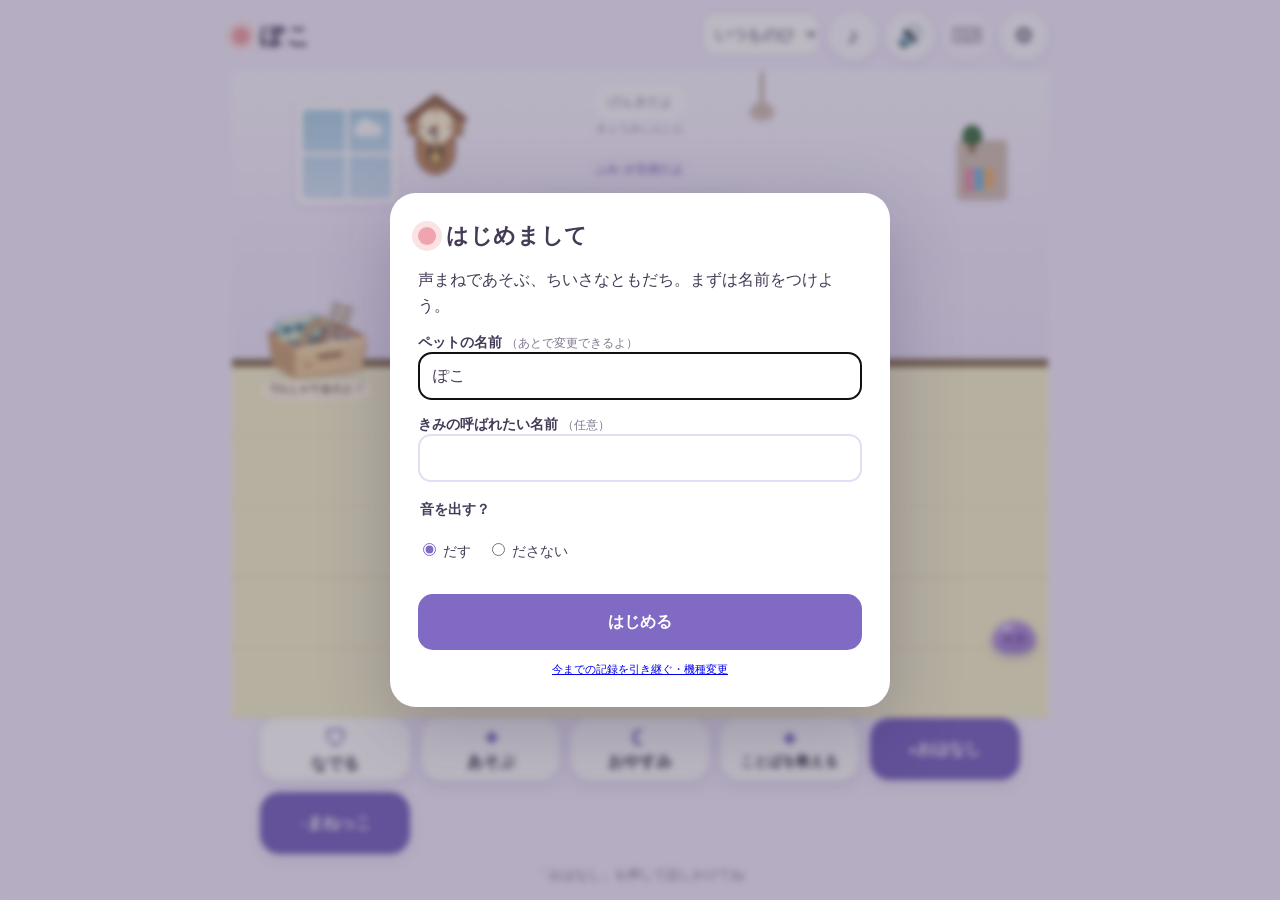
==== commit 6a657a30: "窓の横に現在時刻を示すからくり時計の入口を追加" ====
--- a/index.html
+++ b/index.html
@@ -14,7 +14,7 @@
   <meta property="og:url" content="https://pokofuwa.jr-genius.jp/">
   <link rel="manifest" href="manifest.webmanifest">
   <link rel="icon" href="icons/poko.svg" type="image/svg+xml">
-  <link rel="stylesheet" href="styles.css?v=accompaniment-106">
+  <link rel="stylesheet" href="styles.css?v=clock-112">
   <title>声まねするペットゲーム｜ちいさなともだち「ぽこ・ふわ」</title>
   <script type="application/ld+json">{"@context":"https://schema.org","@type":"WebSite","name":"ちいさなともだち","alternateName":"ぽこ・ふわ","url":"https://pokofuwa.jr-genius.jp/","inLanguage":"ja"}</script>
 </head>
@@ -72,6 +72,25 @@
           <div class="light-glow"></div>
         </div>
       </div>
+      <a id="room-clock" class="room-clock" href="https://jrlab-dev.github.io/asobi-lab/clock/" target="_blank" rel="noopener noreferrer" aria-label="からくりどけいを ひらく（べつのタブでひらきます）" title="からくりどけいを ひらく">
+        <svg viewBox="0 0 60 76" aria-hidden="true" focusable="false">
+          <path d="M13 25h34v27q0 18-17 21-17-3-17-21z" fill="#c99368" stroke="#90684f" stroke-width="2"/>
+          <rect x="22" y="41" width="16" height="25" rx="8" fill="#785e51"/>
+          <g class="clock-pendulum">
+            <path d="M30 44v14" stroke="#ecd38c" stroke-width="2"/>
+            <circle cx="30" cy="59" r="4.5" fill="#f1cd75"/>
+          </g>
+          <path d="M6 25 30 6l24 19v12H6z" fill="#cc9a71" stroke="#90684f" stroke-width="2" stroke-linejoin="round"/>
+          <path d="m4 23 26-20 26 20" fill="none" stroke="#8d6550" stroke-width="5" stroke-linecap="round" stroke-linejoin="round"/>
+          <circle cx="30" cy="30" r="18" fill="#fff4d9" stroke="#a57451" stroke-width="2.5"/>
+          <path d="M30 15v3m15 12h-3M30 45v-3m-15-12h3" stroke="#a57658" stroke-width="2" stroke-linecap="round"/>
+          <g stroke="#53424a" stroke-linecap="round">
+            <path id="room-clock-hour" d="M30 30v-8" stroke-width="3"/>
+            <path id="room-clock-minute" d="M30 30V18" stroke-width="2"/>
+          </g>
+          <circle cx="30" cy="30" r="2" fill="#bc8658"/>
+        </svg>
+      </a>
       <a id="train-toybox" class="train-toybox" href="https://junior-g-rail.j-kato.chatgpt.site/play/" target="_blank" rel="noopener noreferrer" aria-label="でんしゃのおもちゃで あそぶ（べつのタブでひらきます）" title="でんしゃで あそぶ">
         <svg viewBox="0 0 180 150" aria-hidden="true" focusable="false">
           <ellipse cx="91" cy="135" rx="75" ry="10" fill="#79694e" opacity=".13"/>
@@ -203,7 +222,7 @@
       <div class="music-record-status-row"><p id="music-record-message" class="music-record-status" role="status" aria-live="polite">30秒まで。前のろくおんと入れかわるよ</p><span id="music-record-remaining" class="music-record-remaining" hidden></span></div>
       <section id="music-learn-panel" aria-label="おぼえる" hidden><p class="music-mute-hint music-learning-mute-hint" aria-hidden="true">🔇 音がオフだよ</p><div id="music-learning-root"></div></section>
       <section id="music-listen-panel" aria-label="きく" hidden><div id="music-cards" class="music-cards" aria-label="曲をえらぶ"></div><p id="music-mute-hint" class="music-mute-hint" aria-hidden="true">🔇</p><button id="music-stop" class="music-stop" type="button" aria-label="とめる">■</button></section>
-      <section id="music-rhythm-panel" aria-label="リズム"><div id="music-rhythm-root"></div><div class="music-auto-video-bar"><label><input id="music-auto-video" type="checkbox" checked> 自動録画</label><p id="music-video-status" role="status">高得点の2件を自動更新。声やカメラは録りません</p><button id="music-videos-open" class="small-button" type="button">ベスト動画を見る</button></div></section>
+      <section id="music-rhythm-panel" aria-label="リズム"><div id="music-rhythm-root"></div><div class="music-auto-video-bar"><label><input id="music-auto-video" type="checkbox" checked> 自動録画</label><p id="music-video-status" role="status">ベスト2件＋直前の演奏1件。下のボタンから見られるよ</p><button id="music-replay-open" class="small-button" type="button">▶ リプレイ</button><button id="music-videos-open" class="small-button" type="button">ベスト動画を見る</button></div></section>
     </form>
   </dialog>
 
@@ -249,6 +268,8 @@
       <div class="settings-list">
         <label class="setting-row"><span>音声入力を使う</span><input id="speech-input-toggle" type="checkbox" checked><i class="switch" aria-hidden="true"></i></label>
         <label class="setting-row"><span>音声出力を使う</span><input id="speech-output-toggle" type="checkbox" checked><i class="switch" aria-hidden="true"></i></label>
+        <label class="setting-row"><span>リズムの演出</span><select id="music-effects-mode" aria-label="リズムの演出"><option value="normal">ふつう</option><option value="quiet">ひかえめ</option></select></label>
+        <p class="small-note">端末で動きを減らす設定をしている場合は、ひかえめになります。</p>
         <label class="setting-row"><span>音モード</span><select id="sound-mode-select" aria-label="音モード"><option value="auto">自動</option><option value="pet">ペット声だけ</option><option value="text">文字だけ</option></select></label>
         <label class="setting-row"><span>教えた声をこのブラウザに覚える</span><input id="voice-memory-toggle" type="checkbox"><i class="switch" aria-hidden="true"></i></label><p class="memory-summary">おとなと一緒に使う機能。オフにすると録音・再生を止めます。声は「声の記憶だけ消す」から消せます。このブラウザと同じ公開URLだけに保存されます。</p>
         <label class="setting-row"><span>まねっこ遊びを使う</span><input id="echo-mode-toggle" type="checkbox"><i class="switch" aria-hidden="true"></i></label><p class="memory-summary">話した声を最大5秒だけ、その場で高くして返します。保存・送信せず、内容は理解しません。</p>
@@ -295,7 +316,7 @@
       <p id="old-address" hidden>新しい住所は <a href="https://pokofuwa.jr-genius.jp/">pokofuwa.jr-genius.jp</a> です。今までの記録は「引っ越し・機種変更」で保存してから、新しい住所で読み込めます。</p>
       <p><a href="transfer.html">引っ越し・機種変更（記録・声・写真を保存）</a></p>
       <details class="music-credits"><summary>このゲームについて</summary><p>ぽこ・ふわがあなたの声をまねする、無料のペットゲームです。なでる、ごはん、声まね、音楽の遊びを楽しめます。スマホ・タブレットのブラウザで、ダウンロードや会員登録なしで遊べます。</p><p>声まねにはマイクの許可が必要です。育てた記録や保存した録音・写真は、この端末のブラウザに保存されます。</p></details>
-      <details class="music-credits"><summary>音楽の参考資料</summary><p>ちょうちょう：<a href="https://pianojuku.info/free-sheet-chouchou/" target="_blank" rel="noopener noreferrer">ピアノ塾</a><br>むすんでひらいて：<a href="https://kodomomusiq.com/score04-musunde/" target="_blank" rel="noopener noreferrer">こどもMusiQ♪</a></p><p>ロンドンばし：<a href="https://pianojuku.info/free-sheet-rondonbashi/" target="_blank" rel="noopener noreferrer">ピアノ塾</a>のハ長調版主旋律。メヌエット：<a href="https://www.mutopiaproject.org/cgibin/piece-info.cgi?id=75" target="_blank" rel="noopener noreferrer">Mutopia 75 / Allen Garvin</a>（Public Domain）。右手主旋律を各節1回、装飾音なしで演奏します。</p><p>アメイジング・グレイス：<a href="https://www.mutopiaproject.org/ftp/Traditional/amazing-mutopia/amazing-mutopia-a4.pdf" target="_blank" rel="noopener noreferrer">Breizh Partitions / Mutopia 1832</a>をもとに、装飾を省いて低い音域にした練習版です。本曲の派生音符データと音源は<a href="https://creativecommons.org/licenses/by-sa/3.0/" target="_blank" rel="noopener noreferrer">CC BY-SA 3.0</a>で提供します。</p><p>「伴奏あり」では、原曲の伴奏声部、または練習用に独自に付けた低音と和音を鳴らします。きらきら星・かっこう・ちょうちょう・よろこびのうた・むすんでひらいて・ロンドンばし・メヌエットの追加伴奏はCC0、グレイスの追加伴奏は上記CC BY-SA 3.0で提供します。メヌエットの伴奏は原譜の左手を再現したものではありません。</p><p>主旋律をもとに、練習用のピアノ音源を制作しています。学校の特定教材と同一の版とは限りません。</p></details>
+      <details class="music-credits"><summary>音楽の参考資料</summary><p>かえるのうた（かえるの合唱）：ドイツ民謡の主旋律。<a href="https://mu-tech.org/scoreSSL/kaeru.pdf" target="_blank" rel="noopener noreferrer">参考楽譜</a>。歌詞は含みません。</p><p>ちょうちょう：<a href="https://pianojuku.info/free-sheet-chouchou/" target="_blank" rel="noopener noreferrer">ピアノ塾</a><br>むすんでひらいて：<a href="https://kodomomusiq.com/score04-musunde/" target="_blank" rel="noopener noreferrer">こどもMusiQ♪</a></p><p>ロンドンばし：<a href="https://pianojuku.info/free-sheet-rondonbashi/" target="_blank" rel="noopener noreferrer">ピアノ塾</a>のハ長調版主旋律。メヌエット：<a href="https://www.mutopiaproject.org/cgibin/piece-info.cgi?id=75" target="_blank" rel="noopener noreferrer">Mutopia 75 / Allen Garvin</a>（Public Domain）。右手主旋律を各節1回、装飾音なしで演奏します。</p><p>アメイジング・グレイス：<a href="https://www.mutopiaproject.org/ftp/Traditional/amazing-mutopia/amazing-mutopia-a4.pdf" target="_blank" rel="noopener noreferrer">Breizh Partitions / Mutopia 1832</a>をもとに、装飾を省いて低い音域にした練習版です。本曲の派生音符データと音源は<a href="https://creativecommons.org/licenses/by-sa/3.0/" target="_blank" rel="noopener noreferrer">CC BY-SA 3.0</a>で提供します。</p><p>「伴奏あり」では、原曲の伴奏声部、または練習用に独自に付けた低音と和音を鳴らします。きらきら星・かえるのうた・かっこう・ちょうちょう・よろこびのうた・むすんでひらいて・ロンドンばし・メヌエットの追加伴奏はCC0、グレイスの追加伴奏は上記CC BY-SA 3.0で提供します。メヌエットの伴奏は原譜の左手を再現したものではありません。</p><p>主旋律をもとに、練習用のピアノ音源を制作しています。学校の特定教材と同一の版とは限りません。</p></details>
     </form>
   </dialog>
 
@@ -319,7 +340,7 @@
 
   <div id="toast" class="toast" role="status" aria-live="polite"></div>
   <script src="brain.js?v=101" defer></script>
-  <script src="room-background.js?v=101" defer></script>
+  <script src="room-background.js?v=clock-111" defer></script>
   <script src="pet-life.js?v=101" defer></script>
   <script src="story-engine.js?v=101" defer></script>
   <script src="week-engine.js?v=101" defer></script>
@@ -328,14 +349,15 @@
   <script src="radio-recorder.js?v=101" defer></script>
     <script src="music-audio-bus.js?v=101" defer></script>
     <script src="music-recording.js?v=101" defer></script>
-    <script src="music-score-data.js?v=songs-105" defer></script>
-    <script src="music-player.js?v=songs-105" defer></script>
-    <script src="music-tablet.js?v=songs-105" defer></script>
+    <script src="music-score-data.js?v=kaeru-108" defer></script>
+    <script src="music-player.js?v=kaeru-108" defer></script>
+    <script src="music-tablet.js?v=kaeru-108" defer></script>
     <script src="music-instruments.js?v=instruments-102" defer></script>
     <script src="music-learning.js?v=instruments-102" defer></script>
-    <script src="music-accompaniment-data.js?v=accompaniment-106" defer></script>
+    <script src="music-accompaniment-data.js?v=kaeru-108" defer></script>
     <script src="music-accompaniment.js?v=accompaniment-106" defer></script>
-    <script src="music-rhythm.js?v=accompaniment-106" defer></script>
+    <script src="music-effects.js?v=effects-107" defer></script>
+    <script src="music-rhythm.js?v=light-109" defer></script>
     <script src="companion-scenes.js?v=101" defer></script>
     <script src="companion-director.js?v=101" defer></script>
     <script src="activity-lock.js?v=101" defer></script>
@@ -350,7 +372,7 @@
     <script src="sulk-engine.js?v=101" defer></script>
     <script src="growth-engine.js?v=101" defer></script>
     <script src="generation-engine.js?v=growth-104" defer></script>
-    <script src="music-video.js?v=video-103" defer></script>
-    <script src="app.js?v=accompaniment-106" defer></script>
+    <script src="music-video.js?v=replay-110" defer></script>
+    <script src="app.js?v=effects-107" defer></script>
 </body>
 </html>
--- a/styles.css
+++ b/styles.css
@@ -23,6 +23,32 @@
 .music-rhythm-picker label.music-instrument-label,.music-learning-picker label.music-instrument-label{display:flex;align-items:center;gap:5px;flex:0 0 auto;margin:0;color:var(--muted);font-size:12px;white-space:nowrap}
 .music-rhythm-picker select.music-instrument,.music-learning-picker select.music-instrument{width:122px;flex:0 0 122px;font-size:14px}
 @media(max-width:520px){#music-rhythm-track,#music-learning-track{flex:1 0 100%;width:100%}}
+.pet-stage {
+  --window-left: 8%;
+  --window-size: 100px;
+}
+.room-clock {
+  position: absolute;
+  left: calc(var(--window-left) + var(--window-size) + 6px);
+  top: max(4px, calc(4.89% - 10px));
+  width: clamp(48px, 8%, 66px);
+  border-radius: 12px;
+  touch-action: manipulation;
+}
+@media (max-width: 520px) {
+  .pet-stage {
+    --window-left: clamp(4px, 2%, 10px);
+    --window-size: clamp(44px, calc(50% - 106px), 100px);
+  }
+  .room-clock { top: 4px; width: 44px; }
+}
+.room-clock svg { display: block; width: 100%; height: auto; filter: drop-shadow(0 2px 2px #6a49312b); }
+.room-clock:focus-visible { outline: 3px solid var(--purple-dark); outline-offset: 2px; }
+.pet-stage[data-timeofday="night"] .room-clock svg { filter: brightness(.86) saturate(.8); }
+@media (prefers-reduced-motion: no-preference) {
+  .clock-pendulum { transform-origin: 30px 44px; animation: clock-swing 1s ease-in-out infinite alternate; }
+  @keyframes clock-swing { from { transform: rotate(-12deg); } to { transform: rotate(12deg); } }
+}
 .train-toybox{position:absolute;left:3%;bottom:calc(55.5556% - 30px);width:clamp(80px,16%,120px);z-index:0;display:block;text-decoration:none;touch-action:manipulation;border-radius:15px;-webkit-tap-highlight-color:transparent;}
 .train-toybox svg{display:block;width:100%;height:auto;transition:transform .18s ease;}
 .train-toybox:hover svg,.train-toybox:focus-visible svg{transform:translateY(-3px) rotate(-2deg);}
@@ -134,7 +160,7 @@
 .floor-plank:nth-child(4){border-bottom-width:1px}
 .floor-plank:nth-child(5){border-bottom-width:1px}
 .room-rug{position:absolute;top:50%;left:50%;transform:translate(-50%,-50%);width:55%;height:45%;max-width:400px;max-height:120px;background:linear-gradient(135deg,#ffe5f0 0%,#fff0f5 50%,#ffe5f0 100%);border-radius:50%;opacity:.4;box-shadow:0 2px 8px rgba(128,106,196,.08)}
-.room-window{position:absolute;top:11%;left:8%;width:100px;height:100px;border-radius:8px;background:#fff;box-shadow:0 2px 8px rgba(128,106,196,.15);overflow:hidden}
+.room-window{position:absolute;top:11%;left:var(--window-left);width:var(--window-size);aspect-ratio:1;border-radius:8px;background:#fff;box-shadow:0 2px 8px rgba(128,106,196,.15);overflow:hidden}
 .window-sky{position:absolute;inset:6px;background:linear-gradient(180deg,#87ceeb 0%,#b0e0e6 100%);border-radius:4px;transition:background .8s ease}
 .window-frame{position:absolute;inset:0;border:6px solid #fff;border-radius:8px;box-shadow:inset 0 0 0 2px rgba(128,106,196,.08)}
 .window-mullion-vertical{position:absolute;top:0;bottom:0;left:50%;width:4px;background:#fff;transform:translateX(-50%);box-shadow:0 0 0 1px rgba(128,106,196,.08)}
@@ -813,3 +839,10 @@
 @keyframes puni-zz-float{0%,100%{opacity:.55;transform:translateY(0)}50%{opacity:1;transform:translateY(-6px)}}
 
 .music-c-sticker{position:absolute;bottom:26px;left:50%;width:23px;height:23px;display:grid;place-items:center;box-sizing:border-box;border:2px solid #fff;border-radius:50%;background:#ffe071;color:#6b4b17;font-style:normal;font-size:16px;line-height:1;transform:translateX(-50%) rotate(-10deg);box-shadow:0 1px 3px #49381755;pointer-events:none;z-index:1}
+
+/* Success decorations stay inside existing keyboard and result regions. */
+.music-hit-ring{position:absolute;top:6px;left:50%;width:min(84%,28px);aspect-ratio:1;border:2px solid #a27ac5;border-radius:50%;pointer-events:none;z-index:3;box-sizing:border-box}
+.music-result-pet{width:48px;height:52px;flex:0 0 48px;pointer-events:none}
+.music-effects-quiet .music-rhythm-key-feedback,.music-effects-quiet .music-rhythm-feedback,.music-effects-quiet .music-rhythm-key.is-cue{animation:none!important;transition:none!important}
+@media(max-height:500px) and (orientation:landscape){.music-result-pet{width:24px;height:26px;flex-basis:24px}.music-rhythm-lane .music-rhythm-result{gap:16px}}
+@media(max-width:520px){.music-result-pet{display:none}}
